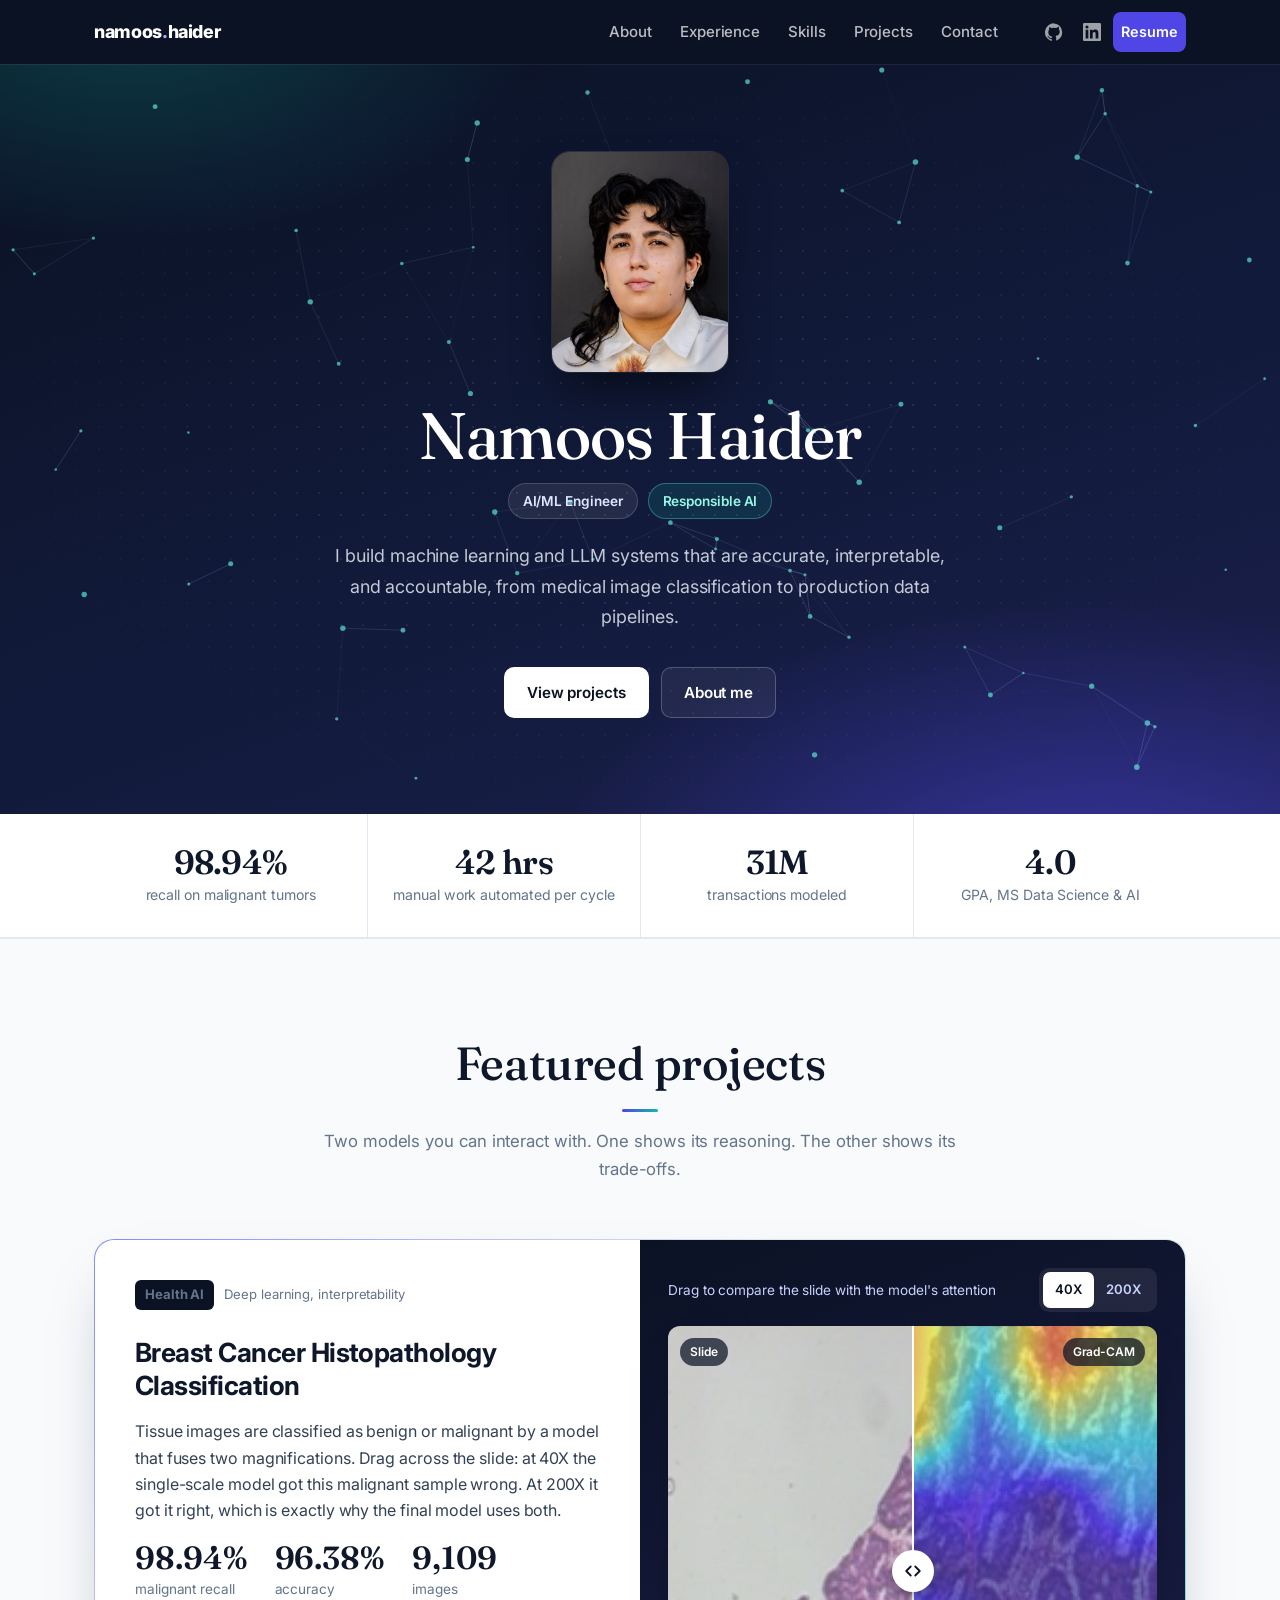
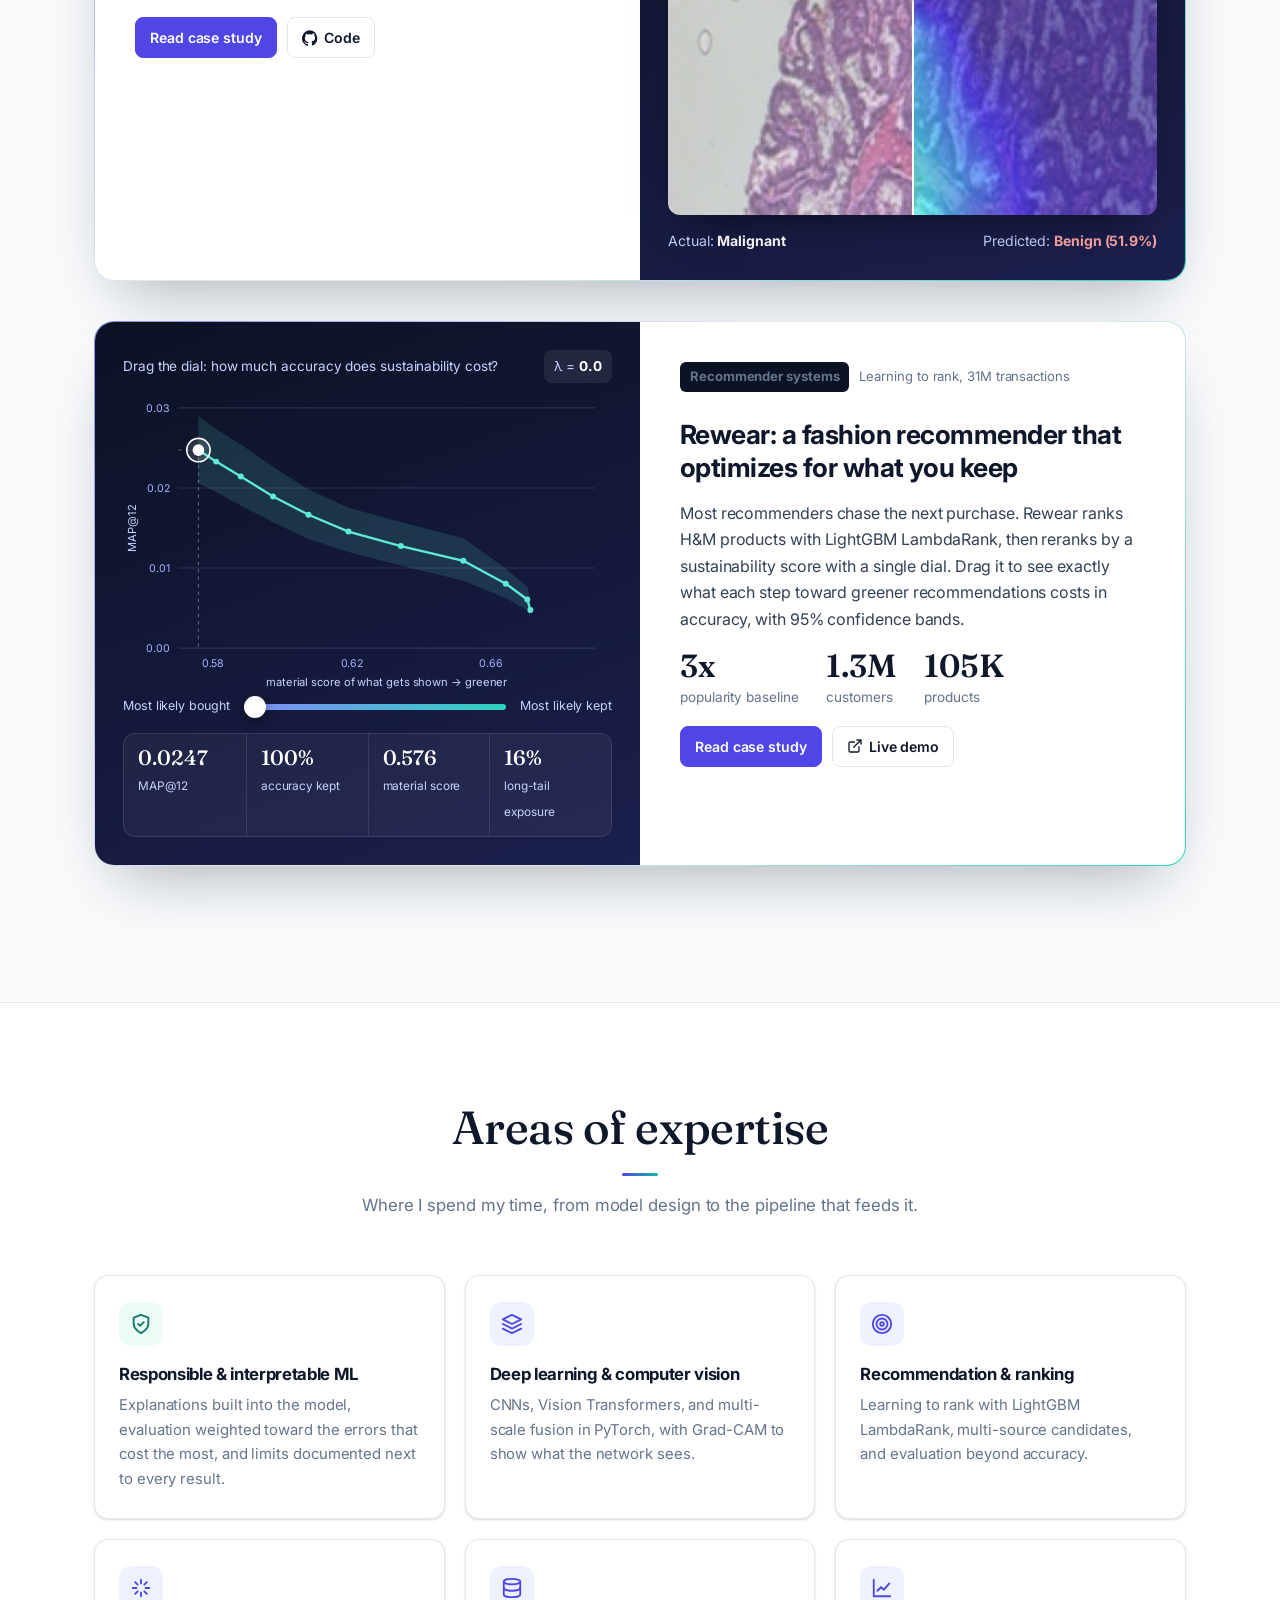
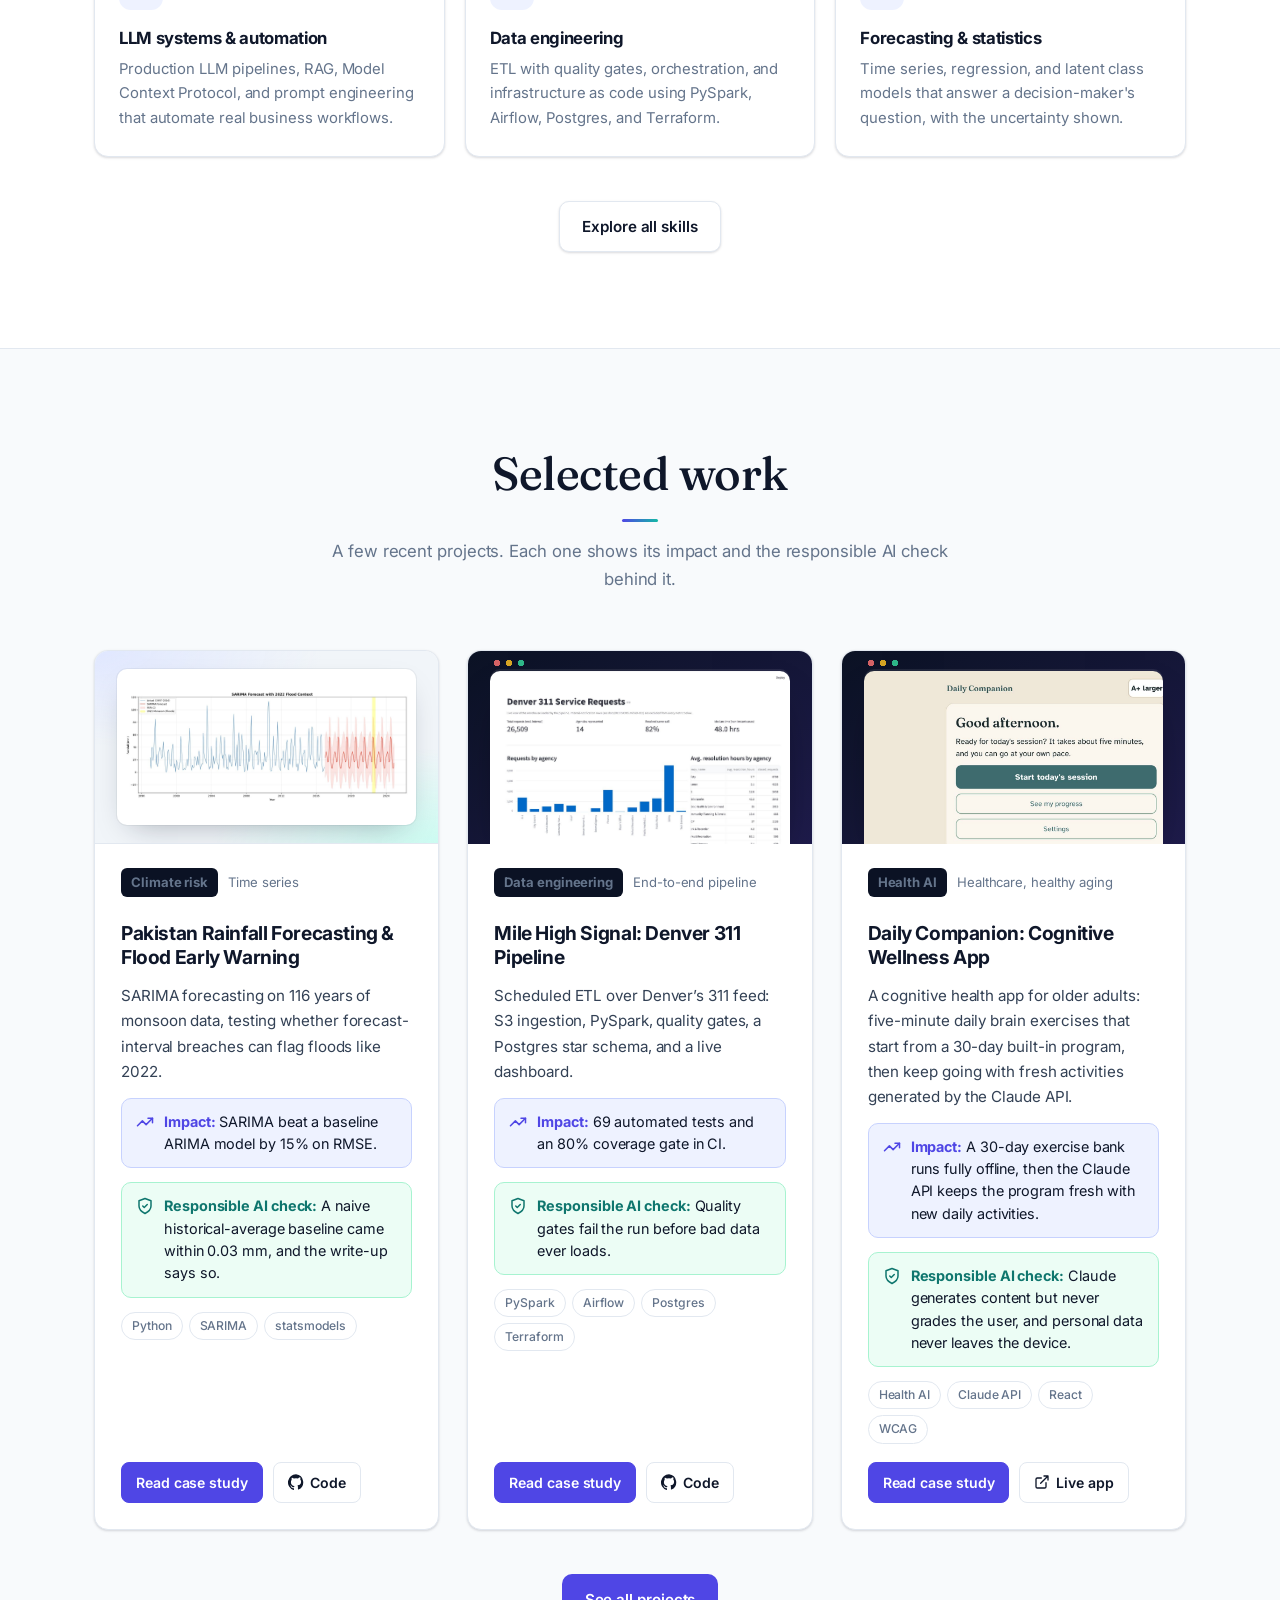
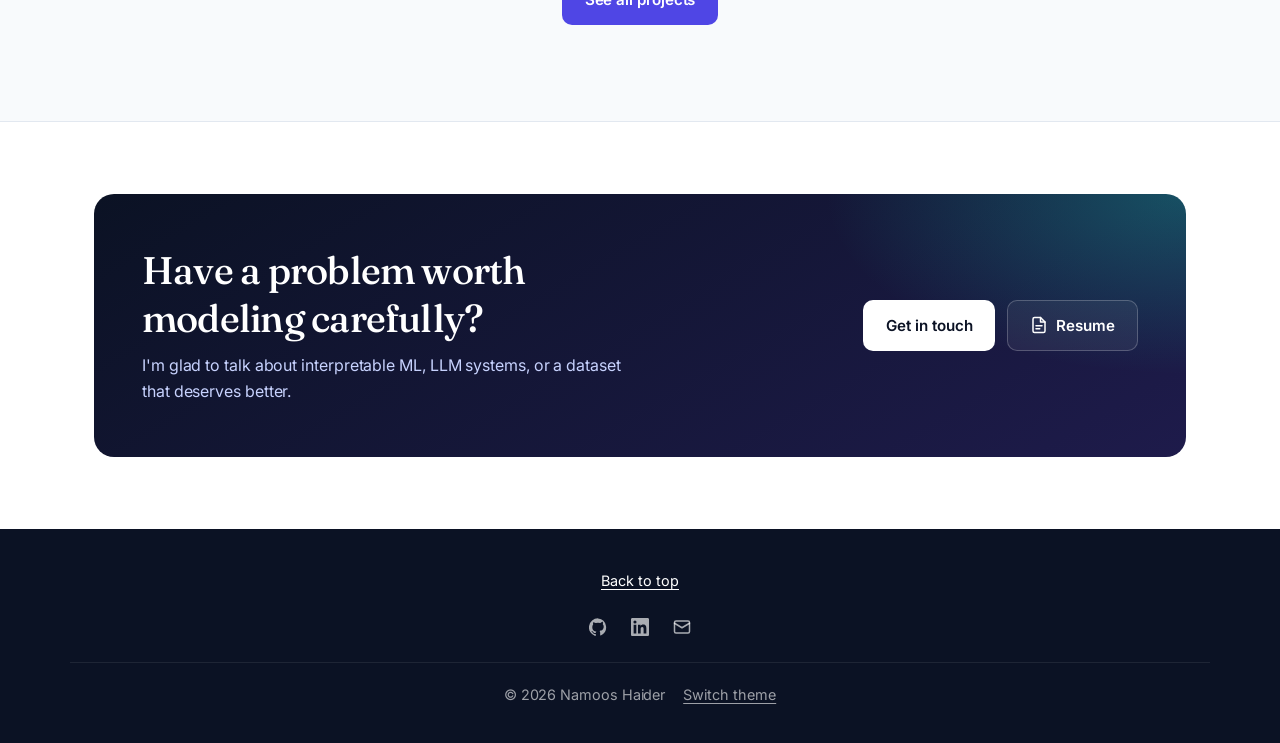
==== index.html @ 575a9de2 "Reframe Daily Companion as Health AI" ====
<!DOCTYPE html>
<html lang="en">
<head>
<meta charset="UTF-8">
<meta name="viewport" content="width=device-width, initial-scale=1, viewport-fit=cover">
<title>Namoos Haider | AI/ML Engineer</title>
<meta name="description" content="Namoos Haider builds interpretable, accountable machine learning and LLM systems.">
<meta property="og:type" content="website">
<meta property="og:title" content="Namoos Haider | AI/ML Engineer, Responsible AI">
<meta property="og:description" content="I build AI that shows its reasoning: deep learning, LLM agents, and production data pipelines with interpretability built in.">
<meta property="og:url" content="https://namoos99.github.io/">
<meta property="og:image" content="https://namoos99.github.io/assets/og-cover.png">
<meta property="og:image:width" content="1200">
<meta property="og:image:height" content="627">
<meta name="twitter:card" content="summary_large_image">
<meta name="twitter:image" content="https://namoos99.github.io/assets/og-cover.png">
<link rel="preconnect" href="https://fonts.googleapis.com"><link rel="preconnect" href="https://fonts.gstatic.com" crossorigin><link href="https://fonts.googleapis.com/css2?family=Fraunces:opsz,wght@9..144,400;9..144,500;9..144,600&family=Inter:wght@400;500;600;700;800&display=swap" rel="stylesheet">
<link rel="stylesheet" href="styles.css">
</head>
<body>
<svg width="0" height="0" style="position:absolute" aria-hidden="true">
  <symbol id="i-gh" viewBox="0 0 24 24"><path fill="currentColor" d="M12 .5a12 12 0 0 0-3.8 23.4c.6.1.8-.3.8-.6v-2.1c-3.3.7-4-1.4-4-1.4-.6-1.4-1.4-1.8-1.4-1.8-1.1-.8.1-.7.1-.7 1.2.1 1.9 1.3 1.9 1.3 1.1 1.8 2.8 1.3 3.5 1 .1-.8.4-1.3.8-1.6-2.7-.3-5.5-1.3-5.5-6 0-1.3.5-2.4 1.2-3.2-.1-.3-.5-1.5.1-3.2 0 0 1-.3 3.3 1.2a11.5 11.5 0 0 1 6 0C17.3 4.7 18.3 5 18.3 5c.7 1.7.2 2.9.1 3.2.8.8 1.2 1.9 1.2 3.2 0 4.6-2.8 5.6-5.5 5.9.4.4.8 1.1.8 2.2v3.3c0 .3.2.7.8.6A12 12 0 0 0 12 .5z"/></symbol>
  <symbol id="i-in" viewBox="0 0 24 24"><path fill="currentColor" d="M20.4 20.5h-3.6v-5.6c0-1.3 0-3-1.8-3s-2.1 1.4-2.1 2.9v5.7H9.3V9h3.4v1.6h.1c.5-.9 1.6-1.8 3.4-1.8 3.6 0 4.3 2.4 4.3 5.5v6.2zM5.3 7.4a2.1 2.1 0 1 1 0-4.2 2.1 2.1 0 0 1 0 4.2zM7.1 20.5H3.5V9h3.6v11.5zM22.2 0H1.8C.8 0 0 .8 0 1.7v20.6c0 .9.8 1.7 1.8 1.7h20.4c1 0 1.8-.8 1.8-1.7V1.7C24 .8 23.2 0 22.2 0z"/></symbol>
  <symbol id="i-mail" viewBox="0 0 24 24"><g fill="none" stroke="currentColor" stroke-width="2" stroke-linecap="round" stroke-linejoin="round"><rect x="2" y="4" width="20" height="16" rx="2"/><path d="m22 7-10 6L2 7"/></g></symbol>
  <symbol id="i-doc" viewBox="0 0 24 24"><g fill="none" stroke="currentColor" stroke-width="2" stroke-linecap="round" stroke-linejoin="round"><path d="M14 2H6a2 2 0 0 0-2 2v16a2 2 0 0 0 2 2h12a2 2 0 0 0 2-2V8z"/><path d="M14 2v6h6M8 13h8M8 17h5"/></g></symbol>
  <symbol id="i-ext" viewBox="0 0 24 24"><g fill="none" stroke="currentColor" stroke-width="2" stroke-linecap="round" stroke-linejoin="round"><path d="M15 3h6v6M10 14 21 3M18 13v6a2 2 0 0 1-2 2H5a2 2 0 0 1-2-2V8a2 2 0 0 1 2-2h6"/></g></symbol>
  <symbol id="i-trend" viewBox="0 0 24 24"><g fill="none" stroke="currentColor" stroke-width="2" stroke-linecap="round" stroke-linejoin="round"><path d="m22 7-8.5 8.5-5-5L2 17"/><path d="M16 7h6v6"/></g></symbol>
  <symbol id="i-shield" viewBox="0 0 24 24"><g fill="none" stroke="currentColor" stroke-width="2" stroke-linecap="round" stroke-linejoin="round"><path d="M12 22s8-4 8-10V5l-8-3-8 3v7c0 6 8 10 8 10z"/><path d="m9 12 2 2 4-4"/></g></symbol>
  <symbol id="i-pin" viewBox="0 0 24 24"><g fill="none" stroke="currentColor" stroke-width="2" stroke-linecap="round" stroke-linejoin="round"><path d="M20 10c0 6-8 12-8 12s-8-6-8-12a8 8 0 0 1 16 0z"/><circle cx="12" cy="10" r="3"/></g></symbol>
  <symbol id="i-eye" viewBox="0 0 24 24"><g fill="none" stroke="currentColor" stroke-width="2" stroke-linecap="round" stroke-linejoin="round"><path d="M2 12s3.5-7 10-7 10 7 10 7-3.5 7-10 7S2 12 2 12z"/><circle cx="12" cy="12" r="3"/></g></symbol>
  <symbol id="i-spark" viewBox="0 0 24 24"><g fill="none" stroke="currentColor" stroke-width="2" stroke-linecap="round" stroke-linejoin="round"><path d="M12 3v4M12 17v4M3 12h4M17 12h4M5.6 5.6l2.8 2.8M15.6 15.6l2.8 2.8M5.6 18.4l2.8-2.8M15.6 8.4l2.8-2.8"/></g></symbol>
  <symbol id="i-db" viewBox="0 0 24 24"><g fill="none" stroke="currentColor" stroke-width="2" stroke-linecap="round" stroke-linejoin="round"><ellipse cx="12" cy="5" rx="9" ry="3"/><path d="M3 5v14c0 1.7 4 3 9 3s9-1.3 9-3V5"/><path d="M3 12c0 1.7 4 3 9 3s9-1.3 9-3"/></g></symbol>
  <symbol id="i-chart" viewBox="0 0 24 24"><g fill="none" stroke="currentColor" stroke-width="2" stroke-linecap="round" stroke-linejoin="round"><path d="M3 3v18h18"/><path d="m7 15 4-4 3 3 6-7"/></g></symbol>
  <symbol id="i-brief" viewBox="0 0 24 24"><g fill="none" stroke="currentColor" stroke-width="2" stroke-linecap="round" stroke-linejoin="round"><rect x="2" y="7" width="20" height="14" rx="2"/><path d="M16 7V5a2 2 0 0 0-2-2h-4a2 2 0 0 0-2 2v2"/></g></symbol>
  <symbol id="i-cap" viewBox="0 0 24 24"><g fill="none" stroke="currentColor" stroke-width="2" stroke-linecap="round" stroke-linejoin="round"><path d="M22 10 12 5 2 10l10 5 10-5z"/><path d="M6 12v5c3 2 9 2 12 0v-5"/></g></symbol>
  <symbol id="i-code" viewBox="0 0 24 24"><g fill="none" stroke="currentColor" stroke-width="2" stroke-linecap="round" stroke-linejoin="round"><path d="m16 18 6-6-6-6M8 6l-6 6 6 6"/></g></symbol>
  <symbol id="i-layers" viewBox="0 0 24 24"><g fill="none" stroke="currentColor" stroke-width="2" stroke-linecap="round" stroke-linejoin="round"><path d="m12 2 10 5-10 5L2 7z"/><path d="m2 17 10 5 10-5M2 12l10 5 10-5"/></g></symbol>
  <symbol id="i-target" viewBox="0 0 24 24"><g fill="none" stroke="currentColor" stroke-width="2" stroke-linecap="round" stroke-linejoin="round"><circle cx="12" cy="12" r="10"/><circle cx="12" cy="12" r="6"/><circle cx="12" cy="12" r="2"/></g></symbol>
  <symbol id="i-git" viewBox="0 0 24 24"><g fill="none" stroke="currentColor" stroke-width="2" stroke-linecap="round" stroke-linejoin="round"><circle cx="6" cy="6" r="3"/><circle cx="6" cy="18" r="3"/><circle cx="18" cy="9" r="3"/><path d="M6 9v6M18 12c0 3-3 3-6 3H6"/></g></symbol>
  <symbol id="i-palette" viewBox="0 0 24 24"><g fill="none" stroke="currentColor" stroke-width="2" stroke-linecap="round" stroke-linejoin="round"><path d="M12 22a10 10 0 1 1 10-10c0 2.8-2.2 4-4 4h-2a2 2 0 0 0-1.5 3.3A2 2 0 0 1 12 22z"/><circle cx="7.5" cy="10.5" r="1"/><circle cx="12" cy="7.5" r="1"/><circle cx="16.5" cy="10.5" r="1"/></g></symbol>
  <symbol id="i-present" viewBox="0 0 24 24"><g fill="none" stroke="currentColor" stroke-width="2" stroke-linecap="round" stroke-linejoin="round"><rect x="3" y="4" width="18" height="12" rx="2"/><path d="M8 20h8M12 16v4"/><path d="m8 11 3-3 2 2 3-3"/></g></symbol>
</svg>
<nav class="navbar"><div class="container">
<a class="brand" href="index.html">namoos<span>.</span>haider</a>
<button class="toggler" type="button" aria-label="Open menu" aria-expanded="false"><svg width="22" height="22" viewBox="0 0 24 24" fill="none" stroke="currentColor" stroke-width="2" stroke-linecap="round"><path d="M4 7h16M4 12h16M4 17h16"/></svg></button>
<div class="nav-links"><a href="about.html">About</a><a href="experience.html">Experience</a><a href="skills.html">Skills</a><a href="projects.html">Projects</a><a href="contact.html">Contact</a></div>
<div class="nav-icons"><a href="https://github.com/Namoos99" target="_blank" rel="noopener" aria-label="GitHub"><svg class="icon" style="width:18px;height:18px"><use href="#i-gh"/></svg></a><a href="https://linkedin.com/in/namoos-haider-75a949209" target="_blank" rel="noopener" aria-label="LinkedIn"><svg class="icon" style="width:18px;height:18px"><use href="#i-in"/></svg></a><a class="nav-cta" href="https://www.datascienceportfol.io/static/pdf_uploads/cvs/Namoos_Haider_AI_ML_Engineer_Resume.pdf" target="_blank" rel="noopener">Resume</a></div>
</div></nav>
<main>
<header class="hero"><canvas id="net" aria-hidden="true"></canvas><div class="container hero-in">
  <div class="photo"><img src="assets/headshot.jpg" alt="Namoos Haider"></div>
  <h1>Namoos Haider</h1>
  <div class="role"><span class="pill">AI/ML Engineer</span><span class="pill teal">Responsible AI</span></div>
  <p class="lede">I build machine learning and LLM systems that are accurate, interpretable, and accountable, from medical image classification to production data pipelines.</p>
  <div class="hero-actions"><a class="btn btn-primary" href="projects.html">View projects</a><a class="btn btn-ghost" href="about.html">About me</a></div>
</div></header>
<div class="metrics"><div class="container">
  <div class="metric"><b>98.94%</b><span>recall on malignant tumors</span></div>
  <div class="metric"><b>42 hrs</b><span>manual work automated per cycle</span></div>
  <div class="metric"><b>31M</b><span>transactions modeled</span></div>
  <div class="metric"><b>4.0</b><span>GPA, MS Data Science &amp; AI</span></div>
</div></div>
<section class="section alt"><div class="container">
  <div class="title"><h2>Featured projects</h2><p>Two models you can interact with. One shows its reasoning. The other shows its trade-offs.</p></div>
  <article class="featured"><div class="body">
    <div class="meta"><span class="badge">Health AI</span><span>Deep learning, interpretability</span></div>
    <h3>Breast Cancer Histopathology Classification</h3>
    <p class="desc">Tissue images are classified as benign or malignant by a model that fuses two magnifications. Drag across the slide: at 40X the single-scale model got this malignant sample wrong. At 200X it got it right, which is exactly why the final model uses both.</p>
    <div class="kpis"><div><b>98.94%</b><span>malignant recall</span></div><div><b>96.38%</b><span>accuracy</span></div><div><b>9,109</b><span>images</span></div></div>
    <div class="card-links"><a class="primary" href="breast-cancer.html">Read case study</a><a href="https://github.com/Namoos99/Breast-Cancer-Histopathology" target="_blank" rel="noopener"><svg class="icon" style="width:16px;height:16px"><use href="#i-gh"/></svg>Code</a></div>
  </div><div class="viewer">
  <div class="viewer-head"><p>Drag to compare the slide with the model's attention</p>
    <div class="seg" role="group" aria-label="Magnification"><button type="button" aria-pressed="true" data-mag="40">40X</button><button type="button" aria-pressed="false" data-mag="200">200X</button></div></div>
  <div class="compare">
    <img src="assets/b40o.jpg" alt="Breast tissue slide, true label malignant" class=orig>
    <img src="assets/b40c.jpg" alt="Grad-CAM heatmap over the same slide" class=cam>
    <span class="lbl l">Slide</span><span class="lbl r">Grad-CAM</span><div class="divider"></div>
    <div class="knob" aria-hidden="true"><svg width="18" height="18" viewBox="0 0 24 24" fill="none" stroke="currentColor" stroke-width="2.4" stroke-linecap="round" stroke-linejoin="round"><path d="M9 6l-6 6 6 6M15 6l6 6-6 6"/></svg></div>
    <input type="range" min="0" max="100" value="50" aria-label="Reveal Grad-CAM heatmap">
  </div>
  <div class="verdict"><span>Actual: <b>Malignant</b></span><span class="pred">Predicted: <b class="no">Benign (51.9%)</b></span></div>
  <div hidden class="mag-data" data-40o="assets/b40o.jpg" data-40c="assets/b40c.jpg" data-200o="assets/b200o.jpg" data-200c="assets/b200c.jpg"></div>
</div></article>
  <article class="featured flip" style="margin-top:40px"><div class="frontier" data-metrics='{"0.0": {"map12": 0.02473, "ci_low": 0.02055, "ci_high": 0.02895, "material": 0.5758, "long_tail": 0.1582, "coverage": 0.0605}, "0.1": {"map12": 0.02329, "ci_low": 0.0195, "ci_high": 0.02735, "material": 0.5809, "long_tail": 0.1658, "coverage": 0.0599}, "0.2": {"map12": 0.02144, "ci_low": 0.0178, "ci_high": 0.02543, "material": 0.588, "long_tail": 0.1668, "coverage": 0.0585}, "0.3": {"map12": 0.01894, "ci_low": 0.01573, "ci_high": 0.02264, "material": 0.5973, "long_tail": 0.1703, "coverage": 0.0561}, "0.4": {"map12": 0.01666, "ci_low": 0.01362, "ci_high": 0.01981, "material": 0.6075, "long_tail": 0.1839, "coverage": 0.053}, "0.5": {"map12": 0.01456, "ci_low": 0.01199, "ci_high": 0.01752, "material": 0.619, "long_tail": 0.2002, "coverage": 0.0503}, "0.6": {"map12": 0.01275, "ci_low": 0.01032, "ci_high": 0.01576, "material": 0.6341, "long_tail": 0.2317, "coverage": 0.0472}, "0.7": {"map12": 0.01091, "ci_low": 0.00841, "ci_high": 0.01372, "material": 0.6521, "long_tail": 0.2635, "coverage": 0.0442}, "0.8": {"map12": 0.00805, "ci_low": 0.00626, "ci_high": 0.00994, "material": 0.6643, "long_tail": 0.3017, "coverage": 0.0416}, "0.9": {"map12": 0.00607, "ci_low": 0.00472, "ci_high": 0.00762, "material": 0.6705, "long_tail": 0.335, "coverage": 0.0424}, "1.0": {"map12": 0.00475, "ci_low": 0.00372, "ci_high": 0.00613, "material": 0.6714, "long_tail": 0.3995, "coverage": 0.0481}}'>
  <div class="viewer-head"><p>Drag the dial: how much accuracy does sustainability cost?</p><span class="lam">&lambda; = <b>0.0</b></span></div>
  <svg class="fplot" viewBox="0 0 460 280" role="img" aria-label="Accuracy versus sustainability frontier"></svg>
  <div class="dial"><span>Most likely bought</span><input type="range" min="0" max="10" value="0" step="1" aria-label="Sustainability weight lambda"><span>Most likely kept</span></div>
  <div class="freads"><div><b class="r-map">0.0247</b><span>MAP@12</span></div><div><b class="r-keep">100%</b><span>accuracy kept</span></div><div><b class="r-mat">0.576</b><span>material score</span></div><div><b class="r-tail">16%</b><span>long-tail exposure</span></div></div>
</div><div class="body">
    <div class="meta"><span class="badge">Recommender systems</span><span>Learning to rank, 31M transactions</span></div>
    <h3>Rewear: a fashion recommender that optimizes for what you keep</h3>
    <p class="desc">Most recommenders chase the next purchase. Rewear ranks H&amp;M products with LightGBM LambdaRank, then reranks by a sustainability score with a single dial. Drag it to see exactly what each step toward greener recommendations costs in accuracy, with 95% confidence bands.</p>
    <div class="kpis"><div><b>3x</b><span>popularity baseline</span></div><div><b>1.3M</b><span>customers</span></div><div><b>105K</b><span>products</span></div></div>
    <div class="card-links"><a class="primary" href="rewear.html">Read case study</a><a href="https://namoos99.github.io/Rewear/demo/" target="_blank" rel="noopener"><svg class="icon" style="width:16px;height:16px"><use href="#i-ext"/></svg>Live demo</a></div>
  </div></article>
</div></section>
<section class="section"><div class="container">
  <div class="title"><h2>Areas of expertise</h2><p>Where I spend my time, from model design to the pipeline that feeds it.</p></div>
  <div class="expertise">
    <article class="exp-card"><div class="exp-icon"><svg class="icon" style="width:22px;height:22px"><use href="#i-shield"/></svg></div><h3>Responsible &amp; interpretable ML</h3><p>Explanations built into the model, evaluation weighted toward the errors that cost the most, and limits documented next to every result.</p></article>
    <article class="exp-card"><div class="exp-icon"><svg class="icon" style="width:22px;height:22px"><use href="#i-layers"/></svg></div><h3>Deep learning &amp; computer vision</h3><p>CNNs, Vision Transformers, and multi-scale fusion in PyTorch, with Grad-CAM to show what the network sees.</p></article>
    <article class="exp-card"><div class="exp-icon"><svg class="icon" style="width:22px;height:22px"><use href="#i-target"/></svg></div><h3>Recommendation &amp; ranking</h3><p>Learning to rank with LightGBM LambdaRank, multi-source candidates, and evaluation beyond accuracy.</p></article>
    <article class="exp-card"><div class="exp-icon"><svg class="icon" style="width:22px;height:22px"><use href="#i-spark"/></svg></div><h3>LLM systems &amp; automation</h3><p>Production LLM pipelines, RAG, Model Context Protocol, and prompt engineering that automate real business workflows.</p></article>
    <article class="exp-card"><div class="exp-icon"><svg class="icon" style="width:22px;height:22px"><use href="#i-db"/></svg></div><h3>Data engineering</h3><p>ETL with quality gates, orchestration, and infrastructure as code using PySpark, Airflow, Postgres, and Terraform.</p></article>
    <article class="exp-card"><div class="exp-icon"><svg class="icon" style="width:22px;height:22px"><use href="#i-chart"/></svg></div><h3>Forecasting &amp; statistics</h3><p>Time series, regression, and latent class models that answer a decision-maker's question, with the uncertainty shown.</p></article>
  </div>
  <div class="center-cta"><a class="btn btn-outline" href="skills.html">Explore all skills</a></div>
</div></section>
<section class="section alt"><div class="container">
  <div class="title"><h2>Selected work</h2><p>A few recent projects. Each one shows its impact and the responsible AI check behind it.</p></div>
  <div class="grid three"><article class="card" data-cat="ml analytics"><div class="cover fit"><img src="assets/rain.jpg" alt="SARIMA rainfall forecast with the 2022 flood period highlighted"></div><div class="body">
<div class="meta"><span class="badge">Climate risk</span><span>Time series</span></div>
<h3>Pakistan Rainfall Forecasting & Flood Early Warning</h3><p class="desc">SARIMA forecasting on 116 years of monsoon data, testing whether forecast-interval breaches can flag floods like 2022.</p><p class="callout impact"><svg class="icon" style="width:18px;height:18px"><use href="#i-trend"/></svg><span><b>Impact:</b> SARIMA beat a baseline ARIMA model by 15% on RMSE.</span></p><p class="callout check"><svg class="icon" style="width:18px;height:18px"><use href="#i-shield"/></svg><span><b>Responsible AI check:</b> A naive historical-average baseline came within 0.03 mm, and the write-up says so.</span></p><ul class="tags"><li>Python</li><li>SARIMA</li><li>statsmodels</li></ul>
<div class="card-links"><a class=primary href="pakistan-rainfall.html">Read case study</a><a href="https://github.com/Namoos99/Pakistan-Rainfall-Forecasting" target="_blank" rel="noopener"><svg class="icon" style="width:16px;height:16px"><use href="#i-gh"/></svg>Code</a></div></div></article><article class="card" data-cat="eng"><div class="cover shot"><img src="assets/mh1.jpg" alt="Denver 311 dashboard"></div><div class="body">
<div class="meta"><span class="badge">Data engineering</span><span>End-to-end pipeline</span></div>
<h3>Mile High Signal: Denver 311 Pipeline</h3><p class="desc">Scheduled ETL over Denver’s 311 feed: S3 ingestion, PySpark, quality gates, a Postgres star schema, and a live dashboard.</p><p class="callout impact"><svg class="icon" style="width:18px;height:18px"><use href="#i-trend"/></svg><span><b>Impact:</b> 69 automated tests and an 80% coverage gate in CI.</span></p><p class="callout check"><svg class="icon" style="width:18px;height:18px"><use href="#i-shield"/></svg><span><b>Responsible AI check:</b> Quality gates fail the run before bad data ever loads.</span></p><ul class="tags"><li>PySpark</li><li>Airflow</li><li>Postgres</li><li>Terraform</li></ul>
<div class="card-links"><a class=primary href="mile-high-signal.html">Read case study</a><a href="https://github.com/Namoos99/mile-high-signal" target="_blank" rel="noopener"><svg class="icon" style="width:16px;height:16px"><use href="#i-gh"/></svg>Code</a></div></div></article><article class="card" data-cat="apps"><div class="cover shot"><img src="assets/dc1.jpg" alt="Daily Companion welcome screen"></div><div class="body">
<div class="meta"><span class="badge">Health AI</span><span>Healthcare, healthy aging</span></div>
<h3>Daily Companion: Cognitive Wellness App</h3><p class="desc">A cognitive health app for older adults: five-minute daily brain exercises that start from a 30-day built-in program, then keep going with fresh activities generated by the Claude API.</p><p class="callout impact"><svg class="icon" style="width:18px;height:18px"><use href="#i-trend"/></svg><span><b>Impact:</b> A 30-day exercise bank runs fully offline, then the Claude API keeps the program fresh with new daily activities.</span></p><p class="callout check"><svg class="icon" style="width:18px;height:18px"><use href="#i-shield"/></svg><span><b>Responsible AI check:</b> Claude generates content but never grades the user, and personal data never leaves the device.</span></p><ul class="tags"><li>Health AI</li><li>Claude API</li><li>React</li><li>WCAG</li></ul>
<div class="card-links"><a class=primary href="daily-companion.html">Read case study</a><a href="https://namoos99.github.io/cognitive-companion/" target="_blank" rel="noopener"><svg class="icon" style="width:16px;height:16px"><use href="#i-ext"/></svg>Live app</a></div></div></article></div>
  <div class="center-cta"><a class="btn btn-primary" href="projects.html">See all projects</a></div>
</div></section>
<section class="section tight"><div class="container"><div class="cta-band"><div><h2>Have a problem worth modeling carefully?</h2><p>I'm glad to talk about interpretable ML, LLM systems, or a dataset that deserves better.</p></div>
<div class="actions"><a class="btn btn-primary" href="contact.html">Get in touch</a><a class="btn btn-ghost" href="https://www.datascienceportfol.io/static/pdf_uploads/cvs/Namoos_Haider_AI_ML_Engineer_Resume.pdf" target="_blank" rel="noopener"><svg class="icon" style="width:18px;height:18px"><use href="#i-doc"/></svg>Resume</a></div></div></div></section></main>
<footer><button class="top" type="button">Back to top</button>
<div class="icons"><a href="https://github.com/Namoos99" target="_blank" rel="noopener" aria-label="GitHub"><svg class="icon" style="width:18px;height:18px"><use href="#i-gh"/></svg></a><a href="https://linkedin.com/in/namoos-haider-75a949209" target="_blank" rel="noopener" aria-label="LinkedIn"><svg class="icon" style="width:18px;height:18px"><use href="#i-in"/></svg></a><a href="mailto:namoos99@gmail.com" target="_top" aria-label="Email"><svg class="icon" style="width:18px;height:18px"><use href="#i-mail"/></svg></a></div>
<div class="container line"><span>&copy; <span class="yr">2026</span> Namoos Haider</span><button class="theme" type="button">Switch theme</button></div></footer>
<script src="script.js"></script>
</body>
</html>
---- styles.css ----
:root{
  --brand:#4F46E5; --brand-dark:#4338CA; --brand-tint:#EEF2FF; --brand-line:#C7D2FE;
  --safe:#0F766E; --safe-tint:#ECFDF5; --safe-line:#A7F3D0;
  --ink:#0F172A; --body:#334155; --muted:#64748B; --border:#E2E8F0;
  --bg:#FFFFFF; --bg-alt:#F8FAFC; --card:#FFFFFF;
  --navy:#0B1224; --navy-2:#141C33;
  --shadow-sm:0 1px 2px rgba(15,23,42,.06),0 1px 3px rgba(15,23,42,.10);
  --shadow-md:0 4px 6px rgba(15,23,42,.05),0 12px 28px rgba(15,23,42,.10);
  --shadow-lg:0 30px 60px -25px rgba(15,23,42,.35);
  --radius:14px;
  --sans:"Inter",-apple-system,BlinkMacSystemFont,"Segoe UI",Roboto,Helvetica,Arial,sans-serif;
  --display:"Fraunces",Georgia,"Times New Roman",serif;
  box-sizing:border-box;
  padding-top:env(safe-area-inset-top,0px);
  padding-bottom:env(safe-area-inset-bottom,0px);
}
@media (prefers-color-scheme:dark){:root:not([data-theme="light"]){
  --brand:#818CF8; --brand-dark:#A5B4FC; --brand-tint:#1E1B4B; --brand-line:#3730A3;
  --safe:#5EEAD4; --safe-tint:#0B2A27; --safe-line:#134E4A;
  --ink:#F1F5F9; --body:#CBD5E1; --muted:#94A3B8; --border:#1E293B;
  --bg:#0B1120; --bg-alt:#0F172A; --card:#111A2E;}}
:root[data-theme="dark"]{
  --brand:#818CF8; --brand-dark:#A5B4FC; --brand-tint:#1E1B4B; --brand-line:#3730A3;
  --safe:#5EEAD4; --safe-tint:#0B2A27; --safe-line:#134E4A;
  --ink:#F1F5F9; --body:#CBD5E1; --muted:#94A3B8; --border:#1E293B;
  --bg:#0B1120; --bg-alt:#0F172A; --card:#111A2E;}
*,*::before,*::after{box-sizing:inherit}
html{scroll-behavior:smooth; scroll-padding-top:calc(76px + env(safe-area-inset-top,0px))}
@media (prefers-reduced-motion:reduce){html{scroll-behavior:auto}}
body{margin:0; font-family:var(--sans); color:var(--body); background:var(--bg); line-height:1.65; letter-spacing:-.005em; -webkit-font-smoothing:antialiased}
h1,h2,h3,h4{color:var(--ink); letter-spacing:-.02em; line-height:1.25; margin:0}
p{margin:0}
a{color:var(--brand); text-decoration:none}
a:hover{color:var(--brand-dark)}
img{max-width:100%; display:block}
a:focus-visible,button:focus-visible,input:focus-visible,textarea:focus-visible{outline:2px solid var(--brand); outline-offset:3px; border-radius:6px}
.container{max-width:1140px; margin:0 auto; padding:0 24px}
.icon{width:18px; height:18px; flex:none}

/* Navbar */
.navbar{position:sticky; top:0; z-index:50; background:var(--navy); box-shadow:0 1px 0 rgba(255,255,255,.06); padding-top:env(safe-area-inset-top,0px)}
.navbar .container{display:flex; align-items:center; height:64px; gap:28px}
.brand{color:#fff; font-weight:800; font-size:1.12rem; letter-spacing:-.02em}
.brand:hover{color:#fff}
.brand span{color:#A5B4FC}
.nav-links{display:flex; gap:4px; margin-left:auto}
.nav-links a{color:rgba(255,255,255,.72); font-size:.94rem; font-weight:500; padding:8px 12px; border-radius:8px}
.nav-links a:hover{color:#fff; background:rgba(255,255,255,.06)}
.nav-icons{display:flex; gap:4px; align-items:center}
.nav-icons a{color:rgba(255,255,255,.6); padding:8px; border-radius:8px; display:grid}
.nav-icons a:hover{color:#fff; background:rgba(255,255,255,.06)}
.nav-cta{background:var(--brand); color:#fff !important; font-weight:600; font-size:.9rem; padding:8px 16px; border-radius:8px}
.nav-cta:hover{background:#6366F1}
.toggler{display:none; margin-left:auto; background:none; border:1px solid rgba(255,255,255,.2); color:#fff; border-radius:8px; padding:6px 8px; cursor:pointer}
@media (max-width:900px){
  .toggler{display:grid}
  .nav-links{display:none; position:absolute; left:0; right:0; top:64px; flex-direction:column; background:var(--navy); padding:8px 16px 16px; border-top:1px solid rgba(255,255,255,.06)}
  .nav-links.open{display:flex}
  .nav-links a{padding:12px}
  .nav-icons{display:none}
}

/* Hero */
.hero{position:relative; overflow:hidden; color:#fff; text-align:center; padding:88px 0 96px;
  background:
    radial-gradient(900px 480px at 85% 110%, rgba(79,70,229,.55), transparent 60%),
    radial-gradient(700px 420px at 10% -10%, rgba(13,148,136,.35), transparent 60%),
    linear-gradient(160deg,#0B1224 0%,#111a3a 55%,#1b1f4d 100%)}
.hero::before{content:""; position:absolute; inset:0; background-image:radial-gradient(rgba(255,255,255,.09) 1px, transparent 1px); background-size:22px 22px; -webkit-mask-image:radial-gradient(ellipse at center, #000 30%, transparent 75%); mask-image:radial-gradient(ellipse at center, #000 30%, transparent 75%); pointer-events:none}
.hero .container{position:relative}
.photo{width:176px; height:220px; margin:0 auto 30px; border-radius:18px; overflow:hidden; box-shadow:0 24px 48px -12px rgba(0,0,0,.6), 0 0 0 1px rgba(255,255,255,.12); background:#222}
.photo img{width:100%; height:100%; object-fit:cover}
.hero h1{font-family:var(--display); font-weight:500; color:#fff; font-size:clamp(2.6rem,6vw,4.1rem); letter-spacing:-.015em; line-height:1.05; margin-bottom:12px}
.role{display:inline-flex; gap:10px; align-items:center; flex-wrap:wrap; justify-content:center; margin-bottom:22px}
.pill{font-size:.85rem; font-weight:600; padding:6px 14px; border-radius:999px; background:rgba(255,255,255,.08); border:1px solid rgba(255,255,255,.16); color:#E0E7FF}
.pill.teal{background:rgba(20,184,166,.14); border-color:rgba(94,234,212,.35); color:#99F6E4}
.hero .lede{max-width:620px; margin:0 auto 34px; color:rgba(226,232,240,.85); font-size:1.12rem; line-height:1.7}
.hero-actions{display:flex; gap:12px; justify-content:center; flex-wrap:wrap}
.btn{display:inline-flex; align-items:center; gap:8px; font:inherit; font-weight:600; font-size:.95rem; padding:12px 22px; border-radius:10px; border:1px solid transparent; cursor:pointer; transition:transform .15s ease, background .15s ease, color .15s ease}
.btn:hover{transform:translateY(-1px)}
.btn-primary{background:var(--brand); color:#fff}
.btn-primary:hover{background:var(--brand-dark); color:#fff}
.hero .btn-primary{background:#fff; color:var(--navy)}
.hero .btn-primary:hover{background:#E0E7FF; color:var(--navy)}
.btn-ghost{background:rgba(255,255,255,.06); border-color:rgba(255,255,255,.22); color:#fff}
.btn-ghost:hover{background:rgba(255,255,255,.12); color:#fff}
.btn-outline{background:var(--card); border-color:var(--border); color:var(--ink); box-shadow:var(--shadow-sm)}
.btn-outline:hover{border-color:var(--brand); color:var(--brand)}
.hero-in > *{opacity:0; transform:translateY(12px); animation:up .7s cubic-bezier(.2,.7,.2,1) forwards}
.hero-in > *:nth-child(2){animation-delay:.08s}.hero-in > *:nth-child(3){animation-delay:.14s}.hero-in > *:nth-child(4){animation-delay:.2s}.hero-in > *:nth-child(5){animation-delay:.26s}
@keyframes up{to{opacity:1; transform:none}}
@media (prefers-reduced-motion:reduce){.hero-in > *{animation:none; opacity:1; transform:none}}

/* Metrics strip */
.metrics{background:var(--bg); border-bottom:1px solid var(--border)}
.metrics .container{display:grid; grid-template-columns:repeat(4,1fr)}
.metric{padding:30px 20px; text-align:center; border-left:1px solid var(--border)}
.metric:first-child{border-left:0}
.metric b{display:block; font-family:var(--display); font-weight:600; font-size:2.1rem; color:var(--ink); letter-spacing:-.02em; line-height:1.1}
.metric span{font-size:.88rem; color:var(--muted)}
@media (max-width:760px){.metrics .container{grid-template-columns:1fr 1fr} .metric:nth-child(3){border-left:0} .metric:nth-child(n+3){border-top:1px solid var(--border)}}

/* Sections */
.section{padding:96px 0}
.section.alt{background:var(--bg-alt); border-top:1px solid var(--border); border-bottom:1px solid var(--border)}
.title{text-align:center; max-width:640px; margin:0 auto 56px}
.title h2{font-family:var(--display); font-weight:500; font-size:clamp(2.1rem,4.5vw,2.9rem); letter-spacing:-.01em}
.title h2::after{content:""; display:block; width:36px; height:3px; margin:16px auto 0; border-radius:999px; background:linear-gradient(90deg,var(--brand),#14B8A6)}
.title p{margin-top:16px; color:var(--muted); font-size:1.05rem}

/* About */
.about{display:grid; grid-template-columns:1.35fr 1fr; gap:48px; align-items:start}
.about .lead{font-size:1.18rem; color:var(--ink); line-height:1.7; margin-bottom:18px}
.about p + p{margin-top:14px}
.about .actions{display:flex; gap:12px; margin-top:28px; flex-wrap:wrap}
.glance{background:var(--card); border:1px solid var(--border); border-radius:var(--radius); box-shadow:var(--shadow-md); padding:26px 28px}
.glance h3{font-size:1rem; font-weight:700; margin-bottom:6px; display:flex; align-items:center; gap:8px}
.glance h3 .dot{width:8px; height:8px; border-radius:50%; background:#14B8A6; box-shadow:0 0 0 4px rgba(20,184,166,.18)}
.glance dl{margin:0}
.glance dl div{padding:12px 0; border-bottom:1px solid var(--border)}
.glance dl div:last-child{border-bottom:0; padding-bottom:0}
.glance dt{font-size:.78rem; font-weight:600; color:var(--muted); margin-bottom:2px}
.glance dd{margin:0; color:var(--ink); font-size:.95rem; font-weight:500}
@media (max-width:900px){.about{grid-template-columns:1fr}}

/* Expertise */
.expertise{display:grid; grid-template-columns:repeat(4,1fr); gap:20px}
.exp-card{background:var(--card); border:1px solid var(--border); border-radius:var(--radius); padding:26px 24px; box-shadow:var(--shadow-sm); transition:box-shadow .2s ease, transform .2s ease, border-color .2s ease}
.exp-card:hover{box-shadow:var(--shadow-md); transform:translateY(-2px); border-color:var(--brand-line)}
.exp-icon{width:44px; height:44px; border-radius:12px; display:grid; place-items:center; background:var(--brand-tint); color:var(--brand); margin-bottom:18px}
.exp-card:first-child .exp-icon{background:var(--safe-tint); color:var(--safe)}
.exp-card h3{font-size:1.05rem; font-weight:700; margin-bottom:8px}
.exp-card p{font-size:.93rem; color:var(--muted)}
@media (max-width:1000px){.expertise{grid-template-columns:1fr 1fr}}
@media (max-width:560px){.expertise{grid-template-columns:1fr}}

/* Project cards shared */
.meta{display:flex; align-items:center; gap:10px; flex-wrap:wrap; margin-bottom:10px}
.badge{font-size:.72rem; font-weight:700; padding:4px 10px; border-radius:6px; background:var(--navy); color:#fff}
[data-theme="dark"] .badge{background:#312E81}
@media (prefers-color-scheme:dark){:root:not([data-theme="light"]) .badge{background:#312E81}}
.meta span{font-size:.82rem; color:var(--muted)}
.callout{border-radius:10px; padding:12px 14px; font-size:.9rem; line-height:1.55; display:flex; gap:10px; align-items:flex-start}
.callout svg{margin-top:2px}
.callout.impact{background:var(--brand-tint); border:1px solid var(--brand-line); color:var(--ink)}
.callout.impact svg{color:var(--brand)}
.callout.impact b{color:var(--brand)}
.callout.check{background:var(--safe-tint); border:1px solid var(--safe-line); color:var(--ink)}
.callout.check svg{color:var(--safe)}
.callout.check b{color:var(--safe)}
.tags{display:flex; flex-wrap:wrap; gap:6px; list-style:none; padding:0; margin:0}
.tags li{font-size:.76rem; font-weight:500; color:var(--muted); border:1px solid var(--border); background:var(--card); padding:3px 10px; border-radius:999px}
.card-links{display:flex; gap:10px; flex-wrap:wrap}
.card-links a{display:inline-flex; align-items:center; gap:6px; font-size:.88rem; font-weight:600; padding:8px 14px; border-radius:8px; border:1px solid var(--border); color:var(--ink); background:var(--card)}
.card-links a:hover{border-color:var(--brand); color:var(--brand)}
.card-links a.primary{background:var(--brand); border-color:var(--brand); color:#fff}
.card-links a.primary:hover{background:var(--brand-dark); color:#fff}

/* Featured */
.featured{display:grid; grid-template-columns:1fr 1fr; gap:0; background:var(--card); border:1px solid var(--border); border-radius:20px; box-shadow:var(--shadow-lg); overflow:hidden; margin-bottom:40px}
.featured .body{padding:40px; display:flex; flex-direction:column; gap:16px}
.featured h3{font-size:1.65rem; font-weight:700}
.featured .desc{color:var(--body)}
.featured .kpis{display:flex; gap:28px; flex-wrap:wrap}
.featured .kpis b{display:block; font-family:var(--display); font-size:2rem; font-weight:600; color:var(--ink); line-height:1.1}
.featured .kpis span{font-size:.85rem; color:var(--muted)}
.viewer{background:linear-gradient(160deg,#0B1224,#1b1f4d); padding:28px; display:flex; flex-direction:column; justify-content:center}
.viewer-head{display:flex; justify-content:space-between; align-items:center; margin-bottom:14px; gap:12px; flex-wrap:wrap}
.viewer-head p{color:#C7D2FE; font-size:.85rem}
.seg{display:inline-flex; background:rgba(255,255,255,.08); border-radius:10px; padding:4px}
.seg button{font:inherit; font-size:.82rem; font-weight:600; border:0; background:transparent; color:#C7D2FE; padding:7px 12px; border-radius:7px; cursor:pointer}
.seg button[aria-pressed="true"]{background:#fff; color:var(--navy)}
.compare{position:relative; aspect-ratio:1; border-radius:12px; overflow:hidden; --pos:50%; user-select:none; box-shadow:0 20px 40px -20px rgba(0,0,0,.6)}
.compare img{position:absolute; inset:0; width:100%; height:100%; object-fit:cover}
.compare .cam{clip-path:inset(0 0 0 var(--pos))}
.compare .divider{position:absolute; top:0; bottom:0; left:var(--pos); width:2px; background:#fff; transform:translateX(-1px); pointer-events:none}
.compare .knob{position:absolute; top:50%; left:var(--pos); width:42px; height:42px; border-radius:50%; background:#fff; color:var(--navy); transform:translate(-50%,-50%); display:grid; place-items:center; box-shadow:0 6px 16px rgba(0,0,0,.35); pointer-events:none}
.compare .lbl{position:absolute; top:12px; font-size:.75rem; font-weight:600; background:rgba(11,18,36,.72); color:#fff; padding:4px 10px; border-radius:999px; pointer-events:none}
.compare .l{left:12px}.compare .r{right:12px}
.compare input{position:absolute; inset:0; width:100%; height:100%; opacity:0; margin:0; cursor:ew-resize}
.verdict{display:flex; justify-content:space-between; gap:10px; margin-top:14px; font-size:.88rem; color:#C7D2FE; flex-wrap:wrap}
.verdict b{color:#fff}
.verdict .ok{color:#5EEAD4}.verdict .no{color:#FCA5A5}
@media (max-width:960px){.featured{grid-template-columns:1fr} .featured .body{padding:28px}}

/* Project grid */
.grid{display:grid; grid-template-columns:repeat(2,1fr); gap:28px}
.card{background:var(--card); border:1px solid var(--border); border-radius:var(--radius); box-shadow:var(--shadow-sm); overflow:hidden; display:flex; flex-direction:column; transition:box-shadow .2s ease, transform .2s ease}
.card:hover{box-shadow:var(--shadow-md); transform:translateY(-3px)}
.cover{aspect-ratio:16/9; background:#fff; border-bottom:1px solid var(--border); overflow:hidden; position:relative}
.cover img{width:100%; height:100%}
.cover.fit img{object-fit:contain; padding:12px}
.cover.shot img{object-fit:cover; object-position:top center}
.cover.map img{object-position:center 60%}
.cover.stat{display:flex; flex-direction:column; justify-content:flex-end; padding:26px 28px; color:#fff; border-bottom:0;
  background:radial-gradient(500px 260px at 100% 0%, rgba(20,184,166,.35), transparent 60%), linear-gradient(150deg,#0B1224,#1e1b4b)}
.cover.stat.v2{background:radial-gradient(500px 260px at 0% 0%, rgba(99,102,241,.5), transparent 60%), linear-gradient(150deg,#0B1224,#172554)}
.cover.stat.v3{background:radial-gradient(500px 260px at 100% 100%, rgba(20,184,166,.4), transparent 60%), linear-gradient(150deg,#0B1224,#134E4A)}
.cover.stat::before{content:""; position:absolute; inset:0; background-image:radial-gradient(rgba(255,255,255,.1) 1px, transparent 1px); background-size:18px 18px; -webkit-mask-image:linear-gradient(to bottom,#000,transparent 80%); mask-image:linear-gradient(to bottom,#000,transparent 80%)}
.cover.stat b{position:relative; font-family:var(--display); font-weight:500; font-size:3.4rem; line-height:1; letter-spacing:-.02em}
.cover.stat span{position:relative; color:#C7D2FE; font-size:.95rem; margin-top:6px}
.card .body{padding:24px 26px 26px; display:flex; flex-direction:column; gap:14px; flex:1}
.card h3{font-size:1.2rem; font-weight:700}
.card .desc{font-size:.95rem}
.card .card-links{margin-top:auto; padding-top:4px}
@media (max-width:860px){.grid{grid-template-columns:1fr}}

/* Experience */
.exp-wrap{display:grid; grid-template-columns:1.4fr 1fr; gap:48px}
.timeline{list-style:none; margin:0; padding:0; position:relative}
.timeline::before{content:""; position:absolute; left:19px; top:8px; bottom:8px; width:2px; background:var(--border)}
.timeline li{position:relative; padding:0 0 30px 60px}
.timeline li:last-child{padding-bottom:0}
.t-icon{position:absolute; left:0; top:0; width:40px; height:40px; border-radius:12px; display:grid; place-items:center; background:var(--card); border:1px solid var(--border); color:var(--brand); box-shadow:var(--shadow-sm)}
.timeline li:first-child .t-icon{background:var(--brand); color:#fff; border-color:var(--brand)}
.timeline .when{font-size:.82rem; font-weight:600; color:var(--muted)}
.timeline h3{font-size:1.08rem; font-weight:700; margin:2px 0 6px}
.timeline p{font-size:.94rem}
.skills{background:var(--card); border:1px solid var(--border); border-radius:var(--radius); box-shadow:var(--shadow-sm); padding:26px 28px; display:grid; gap:22px; align-content:start}
.skills h3{font-size:.95rem; font-weight:700; margin-bottom:10px}
@media (max-width:900px){.exp-wrap{grid-template-columns:1fr}}

/* Contact */
.contact{display:grid; grid-template-columns:1fr 1.2fr; gap:48px; align-items:start}
.contact-info h3{font-size:1.3rem; font-weight:700; margin-bottom:10px}
.contact-info > p{color:var(--muted); margin-bottom:24px}
.info-row{display:flex; align-items:center; gap:14px; padding:14px 0; border-top:1px solid var(--border)}
.info-row .ic{width:40px; height:40px; border-radius:10px; background:var(--brand-tint); color:var(--brand); display:grid; place-items:center; flex:none}
.info-row small{display:block; color:var(--muted); font-size:.78rem}
.info-row a, .info-row strong{color:var(--ink); font-weight:600; font-size:.96rem}
.info-row a:hover{color:var(--brand)}
.copy{margin-left:auto; font:inherit; font-size:.8rem; font-weight:600; padding:6px 10px; border-radius:8px; border:1px solid var(--border); background:var(--card); color:var(--ink); cursor:pointer}
.copy:hover{border-color:var(--brand); color:var(--brand)}
form.card{padding:28px; gap:0}
form.card .row{display:grid; grid-template-columns:1fr 1fr; gap:14px}
label{display:block; font-size:.85rem; font-weight:600; color:var(--ink); margin:0 0 6px}
input[type=text],input[type=email],textarea{width:100%; font:inherit; font-size:.95rem; color:var(--ink); background:var(--bg); border:1px solid var(--border); border-radius:10px; padding:11px 13px; margin-bottom:16px}
input:focus,textarea:focus{border-color:var(--brand); outline:none; box-shadow:0 0 0 3px rgba(79,70,229,.18)}
textarea{min-height:130px; resize:vertical}
.form-note{font-size:.82rem; color:var(--muted); margin-top:12px}
@media (max-width:900px){.contact{grid-template-columns:1fr} form.card .row{grid-template-columns:1fr; gap:0}}

footer{background:var(--navy); color:rgba(255,255,255,.6); text-align:center; padding:40px 0 36px; font-size:.9rem}
footer .top{display:inline-block; color:#fff; margin-bottom:18px}
footer .icons{display:flex; justify-content:center; gap:8px; margin-bottom:18px}
footer .icons a{color:rgba(255,255,255,.65); padding:8px; border-radius:8px; display:grid}
footer .icons a:hover{color:#fff; background:rgba(255,255,255,.06)}
footer .line{border-top:1px solid rgba(255,255,255,.08); padding-top:20px; margin-top:4px; display:flex; justify-content:center; gap:18px; flex-wrap:wrap}
footer button{font:inherit; background:none; border:0; color:rgba(255,255,255,.6); text-decoration:underline; text-underline-offset:3px; cursor:pointer; padding:0}
/* ---------- multi-page additions ---------- */
.nav-links a[aria-current="page"]{color:#fff; background:rgba(255,255,255,.08); box-shadow:inset 0 -2px 0 #818CF8}
.page{display:block}
.page-hero{position:relative; overflow:hidden; color:#fff; padding:76px 0 68px;
  background:radial-gradient(800px 380px at 90% 120%, rgba(79,70,229,.5), transparent 60%), radial-gradient(600px 320px at 0% -20%, rgba(13,148,136,.3), transparent 60%), linear-gradient(160deg,#0B1224 0%,#111a3a 60%,#1b1f4d 100%)}
.page-hero::before{content:""; position:absolute; inset:0; background-image:radial-gradient(rgba(255,255,255,.08) 1px, transparent 1px); background-size:22px 22px; -webkit-mask-image:radial-gradient(ellipse at center,#000 30%,transparent 75%); mask-image:radial-gradient(ellipse at center,#000 30%,transparent 75%); pointer-events:none}
.page-hero .container{position:relative}
.page-hero.center{text-align:center}
.page-hero h1{font-family:var(--display); font-weight:500; color:#fff; font-size:clamp(2.4rem,5vw,3.4rem); letter-spacing:-.01em; line-height:1.1}
.page-hero.center h1::after{content:""; display:block; width:36px; height:3px; margin:18px auto 0; border-radius:999px; background:linear-gradient(90deg,#818CF8,#2DD4BF)}
.page-hero p.sub{color:rgba(226,232,240,.85); font-size:1.1rem; max-width:640px; margin:18px auto 0; line-height:1.7}
.crumbs{display:flex; gap:8px; align-items:center; font-size:.88rem; color:#A5B4FC; margin-bottom:22px}
.crumbs a{color:#C7D2FE} .crumbs a:hover{color:#fff}
.case-hero h1{max-width:20ch}
.case-hero p.sub{margin:18px 0 0; max-width:680px}
.case-hero .meta span{color:#C7D2FE}
.case-hero .badge{background:rgba(255,255,255,.12); border:1px solid rgba(255,255,255,.2)}
.kpi-row{display:grid; grid-template-columns:repeat(4,1fr); gap:0; margin-top:40px; background:rgba(255,255,255,.05); border:1px solid rgba(255,255,255,.12); border-radius:14px; overflow:hidden}
.kpi-row div{padding:20px 22px; border-left:1px solid rgba(255,255,255,.12)}
.kpi-row div:first-child{border-left:0}
.kpi-row b{display:block; font-family:var(--display); font-size:1.9rem; font-weight:500; line-height:1.1; color:#fff}
.kpi-row span{font-size:.85rem; color:#C7D2FE}
@media (max-width:760px){.kpi-row{grid-template-columns:1fr 1fr} .kpi-row div:nth-child(3){border-left:0} .kpi-row div:nth-child(n+3){border-top:1px solid rgba(255,255,255,.12)}}
.hero-links{display:flex; gap:10px; flex-wrap:wrap; margin-top:28px}

/* case study body */
.case-layout{display:grid; grid-template-columns:minmax(0,1fr) 300px; gap:56px; align-items:start}
.facts-card{position:sticky; top:96px; background:var(--card); border:1px solid var(--border); border-radius:var(--radius); box-shadow:var(--shadow-md); padding:24px}
.facts-card h3{font-size:.95rem; font-weight:700; margin-bottom:4px}
.facts-card dl{margin:0 0 18px}
.facts-card dl div{padding:11px 0; border-bottom:1px solid var(--border)}
.facts-card dt{font-size:.78rem; font-weight:600; color:var(--muted)}
.facts-card dd{margin:2px 0 0; font-size:.92rem; color:var(--ink); font-weight:500}
.facts-card .card-links{flex-direction:column}
.facts-card .card-links a{justify-content:center}
.prose h2{font-family:var(--display); font-weight:500; font-size:1.9rem; letter-spacing:-.01em; margin:56px 0 16px}
.prose > h2:first-child{margin-top:0}
.prose h3{font-size:1.1rem; font-weight:700; margin:28px 0 8px}
.prose p{margin:0 0 16px; font-size:1.02rem; line-height:1.75}
.prose p.lead{font-size:1.15rem; color:var(--ink)}
.prose strong{color:var(--ink)}
.fig{margin:28px 0 8px}
.fig .frame img{background:#fff}
.fig figcaption{font-size:.88rem; color:var(--muted); margin-top:12px; font-style:normal; font-family:var(--sans)}
.fig-pair{display:grid; grid-template-columns:1fr 1fr; gap:20px}
@media (max-width:700px){.fig-pair{grid-template-columns:1fr}}
.table-wrap{overflow-x:auto; border:1px solid var(--border); border-radius:12px; background:var(--card); margin:20px 0 8px}
table{border-collapse:collapse; width:100%; font-size:.93rem; min-width:520px}
th,td{padding:12px 16px; text-align:left; border-bottom:1px solid var(--border)}
th{font-size:.8rem; font-weight:600; color:var(--muted); background:var(--bg-alt)}
tr:last-child td{border-bottom:0}
td{color:var(--ink)}
tr.best td{background:var(--brand-tint); font-weight:600}
.decisions{display:grid; grid-template-columns:1fr 1fr; gap:16px; margin:20px 0}
.decision{background:var(--card); border:1px solid var(--border); border-radius:12px; padding:18px 20px}
.decision h4{font-size:.98rem; font-weight:700; margin:0 0 6px}
.decision p{font-size:.92rem; margin:0; line-height:1.6; color:var(--body)}
@media (max-width:700px){.decisions{grid-template-columns:1fr}}
.check-panel{background:var(--safe-tint); border:1px solid var(--safe-line); border-radius:16px; padding:26px 28px; margin:24px 0}
.check-panel h3{display:flex; align-items:center; gap:10px; color:var(--safe); font-size:1.05rem; margin:0 0 12px}
.check-panel p{margin:0 0 12px; color:var(--ink); font-size:.98rem}
.check-panel p:last-child{margin-bottom:0}
.pipeline{display:grid; grid-template-columns:repeat(5,1fr); gap:10px; margin:24px 0 8px; counter-reset:step}
.pipeline div{background:var(--card); border:1px solid var(--border); border-radius:12px; padding:16px; position:relative; counter-increment:step}
.pipeline div::before{content:counter(step); display:grid; place-items:center; width:26px; height:26px; border-radius:8px; background:var(--brand); color:#fff; font-size:.8rem; font-weight:700; margin-bottom:10px}
.pipeline h4{font-size:.92rem; font-weight:700; margin:0 0 4px}
.pipeline p{font-size:.82rem; margin:0; color:var(--muted); line-height:1.5}
@media (max-width:900px){.pipeline{grid-template-columns:1fr 1fr}}
.next{display:flex; justify-content:space-between; align-items:center; gap:20px; margin-top:64px; padding:26px 28px; border:1px solid var(--border); border-radius:var(--radius); background:var(--card); box-shadow:var(--shadow-sm)}
.next small{display:block; color:var(--muted); font-size:.82rem}
.next strong{color:var(--ink); font-size:1.1rem}
.next:hover{border-color:var(--brand)}
@media (max-width:960px){.case-layout{grid-template-columns:1fr} .facts-card{position:static}}

/* projects page */
.filters{display:flex; gap:8px; flex-wrap:wrap; justify-content:center; margin:0 0 40px}
.filters button{font:inherit; font-size:.9rem; font-weight:600; padding:8px 16px; border-radius:999px; border:1px solid var(--border); background:var(--card); color:var(--body); cursor:pointer}
.filters button:hover{border-color:var(--brand); color:var(--brand)}
.filters button[aria-pressed="true"]{background:var(--brand); border-color:var(--brand); color:#fff}
.card[hidden]{display:none}
.grid.three{grid-template-columns:repeat(3,1fr)}
.grid.three .cover.stat b{font-size:2.8rem}
@media (max-width:1000px){.grid.three{grid-template-columns:1fr 1fr}}
@media (max-width:680px){.grid.three{grid-template-columns:1fr}}
.center-cta{text-align:center; margin-top:44px}

/* home intro + principles */
.principles{display:grid; grid-template-columns:repeat(2,1fr); gap:20px}
.principle{background:var(--card); border:1px solid var(--border); border-radius:var(--radius); padding:26px 28px; box-shadow:var(--shadow-sm)}
.principle h3{font-size:1.1rem; font-weight:700; margin:0 0 8px; display:flex; gap:10px; align-items:center}
.principle h3 svg{color:var(--safe)}
.principle p{font-size:.96rem; margin:0 0 14px}
.principle .proof{margin:0; font-size:.9rem; color:var(--ink); padding:10px 14px; background:var(--bg-alt); border-left:3px solid var(--safe); border-radius:0 8px 8px 0}
@media (max-width:760px){.principles{grid-template-columns:1fr}}

/* CTA band */
.cta-band{position:relative; overflow:hidden; border-radius:20px; padding:52px 48px; color:#fff; display:flex; align-items:center; justify-content:space-between; gap:28px; flex-wrap:wrap;
  background:radial-gradient(600px 300px at 100% 0%, rgba(20,184,166,.35), transparent 60%), linear-gradient(150deg,#0B1224,#1e1b4b)}
.cta-band h2{color:#fff; font-family:var(--display); font-weight:500; font-size:clamp(1.8rem,3.4vw,2.4rem); max-width:22ch}
.cta-band p{color:#C7D2FE; margin-top:10px; max-width:48ch}
.cta-band .btn-primary{background:#fff; color:var(--navy)} .cta-band .btn-primary:hover{background:#E0E7FF; color:var(--navy)}
.cta-band .btn-ghost{background:rgba(255,255,255,.06); border-color:rgba(255,255,255,.22); color:#fff}
.cta-band .actions{display:flex; gap:12px; flex-wrap:wrap}
.section.tight{padding:72px 0}
footer .top{background:none; border:0; font:inherit; cursor:pointer; padding:0}
footer .top:hover{text-decoration:underline; text-underline-offset:3px}
.prose .viewer{max-width:560px; border-radius:16px; margin:24px 0 8px}
/* ---------- v4: life ---------- */
.hero{position:relative}
#net{position:absolute; inset:0; width:100%; height:100%; opacity:.9; pointer-events:none}
.hero .container{position:relative; z-index:1}
.cover.stat{overflow:hidden}
.cover.stat .viz{position:absolute; inset:0; width:100%; height:100%; opacity:.95; transition:transform .5s ease}
.card:hover .cover.stat .viz{transform:scale(1.03)}
.cover.stat b,.cover.stat span{text-shadow:0 2px 12px rgba(0,0,0,.55)}
.cover.stat b{font-size:2.6rem}
.grid.three .cover.stat b{font-size:2.3rem}
.cover img{transition:transform .5s ease}
.card:hover .cover img{transform:scale(1.04)}
.radar{width:100%; max-width:230px; margin:6px auto 14px; display:block; color:var(--ink)}
.radar-note{font-size:.78rem; color:var(--muted); margin:0 0 4px}
.facts-card h3+h3, .facts-card .radar+h3{margin-top:10px; padding-top:16px; border-top:1px solid var(--border)}
.anim .card,.anim .exp-card,.anim .principle,.anim .decision,.anim .fig,.anim .check-panel{opacity:0; transform:translateY(16px); transition:opacity .6s ease, transform .6s cubic-bezier(.2,.7,.2,1), box-shadow .2s ease, border-color .2s ease}
.card.in,.exp-card.in,.principle.in,.decision.in,.fig.in,.check-panel.in{opacity:1; transform:none}
.card.in:hover{transform:translateY(-3px)} .exp-card.in:hover{transform:translateY(-2px)}
.no-anim .card,.no-anim .exp-card,.no-anim .principle,.no-anim .decision,.no-anim .fig,.no-anim .check-panel{opacity:1; transform:none; transition:none}
.grid .card:nth-child(2){transition-delay:.06s}.grid .card:nth-child(3){transition-delay:.12s}
.expertise .exp-card:nth-child(2){transition-delay:.06s}.expertise .exp-card:nth-child(3){transition-delay:.12s}.expertise .exp-card:nth-child(4){transition-delay:.18s}
.form-note a{font-weight:600}
.cover.stat::after{content:""; position:absolute; left:0; right:0; bottom:0; height:58%; background:linear-gradient(to top, rgba(11,18,36,.92), rgba(11,18,36,0)); pointer-events:none}
.cover.stat b,.cover.stat span{position:relative; z-index:1}
.cover.stat .viz{z-index:0}
/* ---------- v5: editorial polish ---------- */
/* chart covers: chart floats as a paper card on a tinted field */
.cover.fit{background:radial-gradient(120% 90% at 0% 0%, #E0E7FF 0%, transparent 55%), radial-gradient(120% 90% at 100% 100%, #CCFBF1 0%, transparent 55%), #F1F5F9; padding:18px 22px; border-bottom:1px solid var(--border)}
.cover.fit img{object-fit:contain; background:#fff; border-radius:10px; padding:8px; box-shadow:0 12px 30px -14px rgba(15,23,42,.35), 0 0 0 1px rgba(15,23,42,.05)}
/* screenshot covers: app window on a dark field */
.cover.shot{background:linear-gradient(150deg,#0B1224,#1e1b4b); padding:20px 22px 0; border-bottom:0}
.cover.shot img{border-radius:10px 10px 0 0; box-shadow:0 -2px 0 rgba(255,255,255,.08), 0 20px 40px -18px rgba(0,0,0,.6); object-fit:cover; object-position:top left}
.cover.shot::before{content:""; position:absolute; top:9px; left:26px; width:36px; height:6px; background:radial-gradient(circle at 3px 3px,#F87171 3px,transparent 3.5px),radial-gradient(circle at 15px 3px,#FBBF24 3px,transparent 3.5px),radial-gradient(circle at 27px 3px,#34D399 3px,transparent 3.5px); opacity:.85}
.cover.map img{object-position:center 60%}
@media (prefers-color-scheme:dark){:root:not([data-theme="light"]) .cover.fit{background:linear-gradient(150deg,#111a2e,#0f2a2a)}}
[data-theme="dark"] .cover.fit{background:linear-gradient(150deg,#111a2e,#0f2a2a)}
/* cursor spotlight */
.card,.featured,.exp-card{position:relative}
.card::after,.featured::after,.exp-card::after{content:""; position:absolute; inset:0; border-radius:inherit; pointer-events:none; opacity:0; transition:opacity .25s ease;
  background:radial-gradient(420px circle at var(--mx,50%) var(--my,50%), rgba(99,102,241,.10), transparent 45%); z-index:3}
.card:hover::after,.featured:hover::after,.exp-card:hover::after{opacity:1}
.card:hover{border-color:var(--brand-line)}
/* featured: gradient hairline border */
.featured{border:1px solid transparent; background:linear-gradient(var(--card),var(--card)) padding-box, linear-gradient(135deg,#818CF8,#E2E8F0 40%,#E2E8F0 60%,#2DD4BF) border-box}
.featured.flip{grid-template-columns:1fr 1fr}
@media (max-width:960px){.featured.flip .frontier{order:2}}
/* frontier widget */
.frontier{background:linear-gradient(160deg,#0B1224,#1b1f4d); padding:28px; display:flex; flex-direction:column; justify-content:center; color:#C7D2FE}
.prose .frontier{border-radius:16px; margin:24px 0 8px}
.frontier .viewer-head{display:flex; justify-content:space-between; align-items:center; gap:10px; flex-wrap:wrap; margin-bottom:10px}
.frontier .viewer-head p{font-size:.85rem; color:#C7D2FE}
.frontier .lam{font-size:.85rem; background:rgba(255,255,255,.08); border-radius:8px; padding:5px 10px}
.frontier .lam b{color:#fff}
.fplot{width:100%; height:auto; display:block}
.dial{display:grid; grid-template-columns:auto 1fr auto; gap:12px; align-items:center; font-size:.78rem; margin:6px 0 16px}
.dial input{appearance:none; -webkit-appearance:none; height:6px; border-radius:999px; background:linear-gradient(90deg,#818CF8,#2DD4BF); outline-offset:6px}
.dial input::-webkit-slider-thumb{-webkit-appearance:none; width:22px; height:22px; border-radius:50%; background:#fff; border:0; box-shadow:0 4px 12px rgba(0,0,0,.4); cursor:grab}
.dial input::-moz-range-thumb{width:22px; height:22px; border-radius:50%; background:#fff; border:0; box-shadow:0 4px 12px rgba(0,0,0,.4); cursor:grab}
.freads{display:grid; grid-template-columns:repeat(4,1fr); gap:0; background:rgba(255,255,255,.05); border:1px solid rgba(255,255,255,.1); border-radius:12px; overflow:hidden}
.freads div{padding:12px 14px; border-left:1px solid rgba(255,255,255,.1)} .freads div:first-child{border-left:0}
.freads b{display:block; font-family:var(--display); font-weight:500; font-size:1.3rem; color:#fff; line-height:1.2}
.freads span{font-size:.74rem}
@media (max-width:560px){.freads{grid-template-columns:1fr 1fr} .freads div:nth-child(3){border-left:0} .freads div:nth-child(n+3){border-top:1px solid rgba(255,255,255,.1)}}
/* case hero with visual */
.case-grid{display:block}
.has-visual .case-grid{display:grid; grid-template-columns:1.1fr .9fr; gap:48px; align-items:center}
.hero-visual{perspective:1200px}
.hero-visual .frame{background:#fff; border-radius:14px; padding:8px; border:0; box-shadow:0 40px 80px -30px rgba(0,0,0,.7), 0 0 0 1px rgba(255,255,255,.1); transform:rotateY(-8deg) rotateX(4deg) rotate(1deg); transition:transform .6s cubic-bezier(.2,.7,.2,1)}
.hero-visual .frame:hover{transform:none}
.hero-visual img{border-radius:8px; width:100%; max-height:340px; object-fit:contain; background:#fff}
@media (max-width:960px){.has-visual .case-grid{grid-template-columns:1fr} .hero-visual .frame{transform:none}}
@media (prefers-reduced-motion:reduce){.hero-visual .frame{transform:none}}
.prose .fig .frame img{max-height:640px; object-fit:contain}
/* ---------- skills page ---------- */
.skills-grid{display:grid; grid-template-columns:repeat(2,1fr); gap:22px}
.skill-card{background:var(--card); border:1px solid var(--border); border-radius:var(--radius); padding:28px; box-shadow:var(--shadow-sm); display:flex; flex-direction:column; gap:12px; position:relative; transition:box-shadow .2s ease, border-color .2s ease, transform .2s ease}
.skill-card:hover{box-shadow:var(--shadow-md); border-color:var(--brand-line); transform:translateY(-2px)}
.skill-card .exp-icon{margin-bottom:4px}
.skill-card:nth-child(4) .exp-icon{background:var(--safe-tint); color:var(--safe)}
.skill-card h3{font-size:1.15rem; font-weight:700}
.skill-card p{font-size:.95rem; color:var(--body)}
.skill-card .tags li{font-size:.8rem; padding:4px 11px; color:var(--ink); background:var(--bg-alt)}
.used{display:flex; flex-wrap:wrap; gap:8px; align-items:center; margin-top:auto; padding-top:14px; border-top:1px solid var(--border); font-size:.85rem}
.used span{color:var(--muted); font-weight:600; margin-right:2px}
.used a{font-weight:600; padding:3px 10px; border-radius:6px; background:var(--brand-tint); color:var(--brand)}
.used a:hover{background:var(--brand); color:#fff}
@media (max-width:820px){.skills-grid{grid-template-columns:1fr}}
.expertise{grid-template-columns:repeat(3,1fr)}
@media (max-width:1000px){.expertise{grid-template-columns:1fr 1fr}}
@media (max-width:560px){.expertise{grid-template-columns:1fr}}
.matrix-wrap{overflow-x:auto; background:var(--card); border:1px solid var(--border); border-radius:var(--radius); box-shadow:var(--shadow-sm)}
.matrix{min-width:760px; font-size:.9rem}
.matrix th,.matrix td{text-align:center; padding:14px 10px; border-bottom:1px solid var(--border)}
.matrix thead th{background:var(--bg-alt); font-size:.8rem; vertical-align:bottom}
.matrix thead th a{color:var(--ink); font-weight:600}
.matrix thead th a:hover{color:var(--brand)}
.matrix tbody th{text-align:left; font-weight:600; color:var(--ink); padding-left:22px; white-space:nowrap}
.matrix tr:last-child th,.matrix tr:last-child td{border-bottom:0}
.matrix tbody tr:hover td,.matrix tbody tr:hover th{background:var(--bg-alt)}
.dot{display:inline-block; width:14px; height:14px; border-radius:50%; background:linear-gradient(135deg,#6366F1,#14B8A6); box-shadow:0 0 0 4px rgba(99,102,241,.12)}
.nodot{display:inline-block; width:6px; height:6px; border-radius:50%; background:var(--border)}
.skills .btn{justify-self:start}
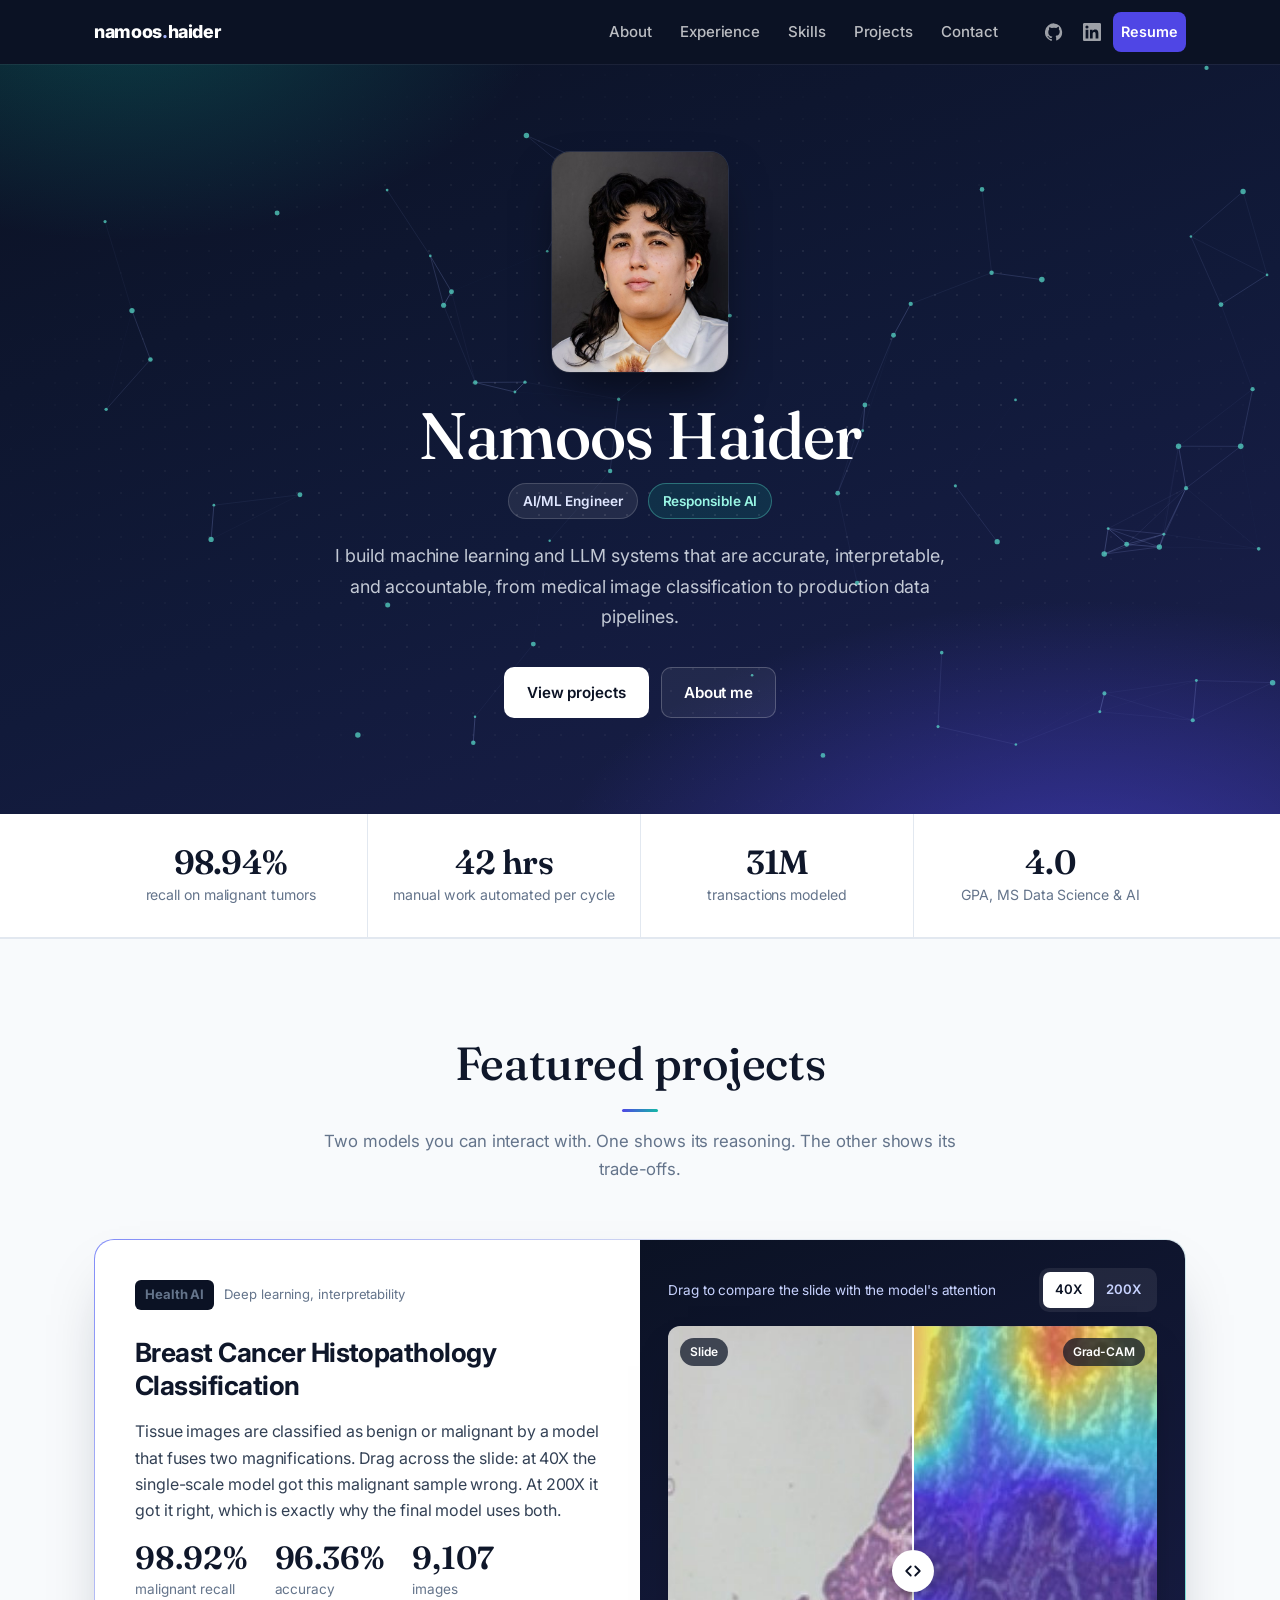
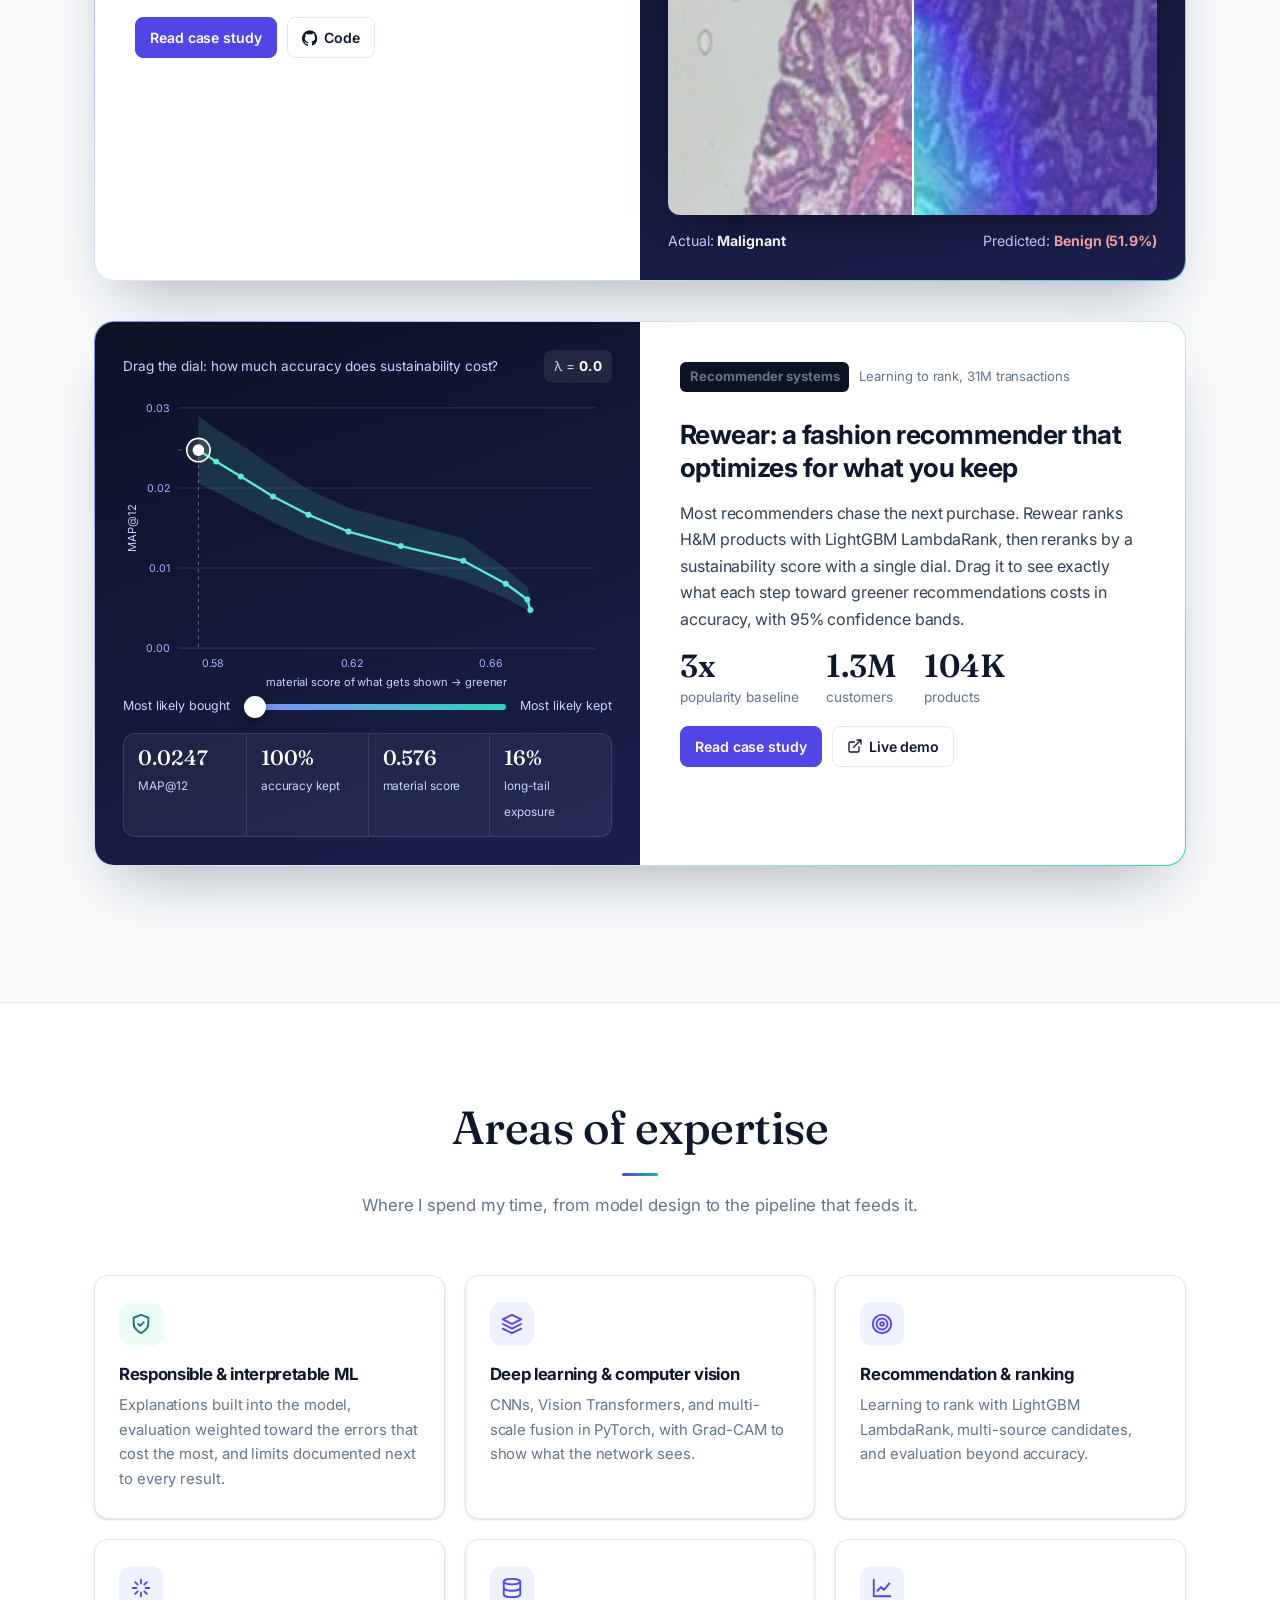
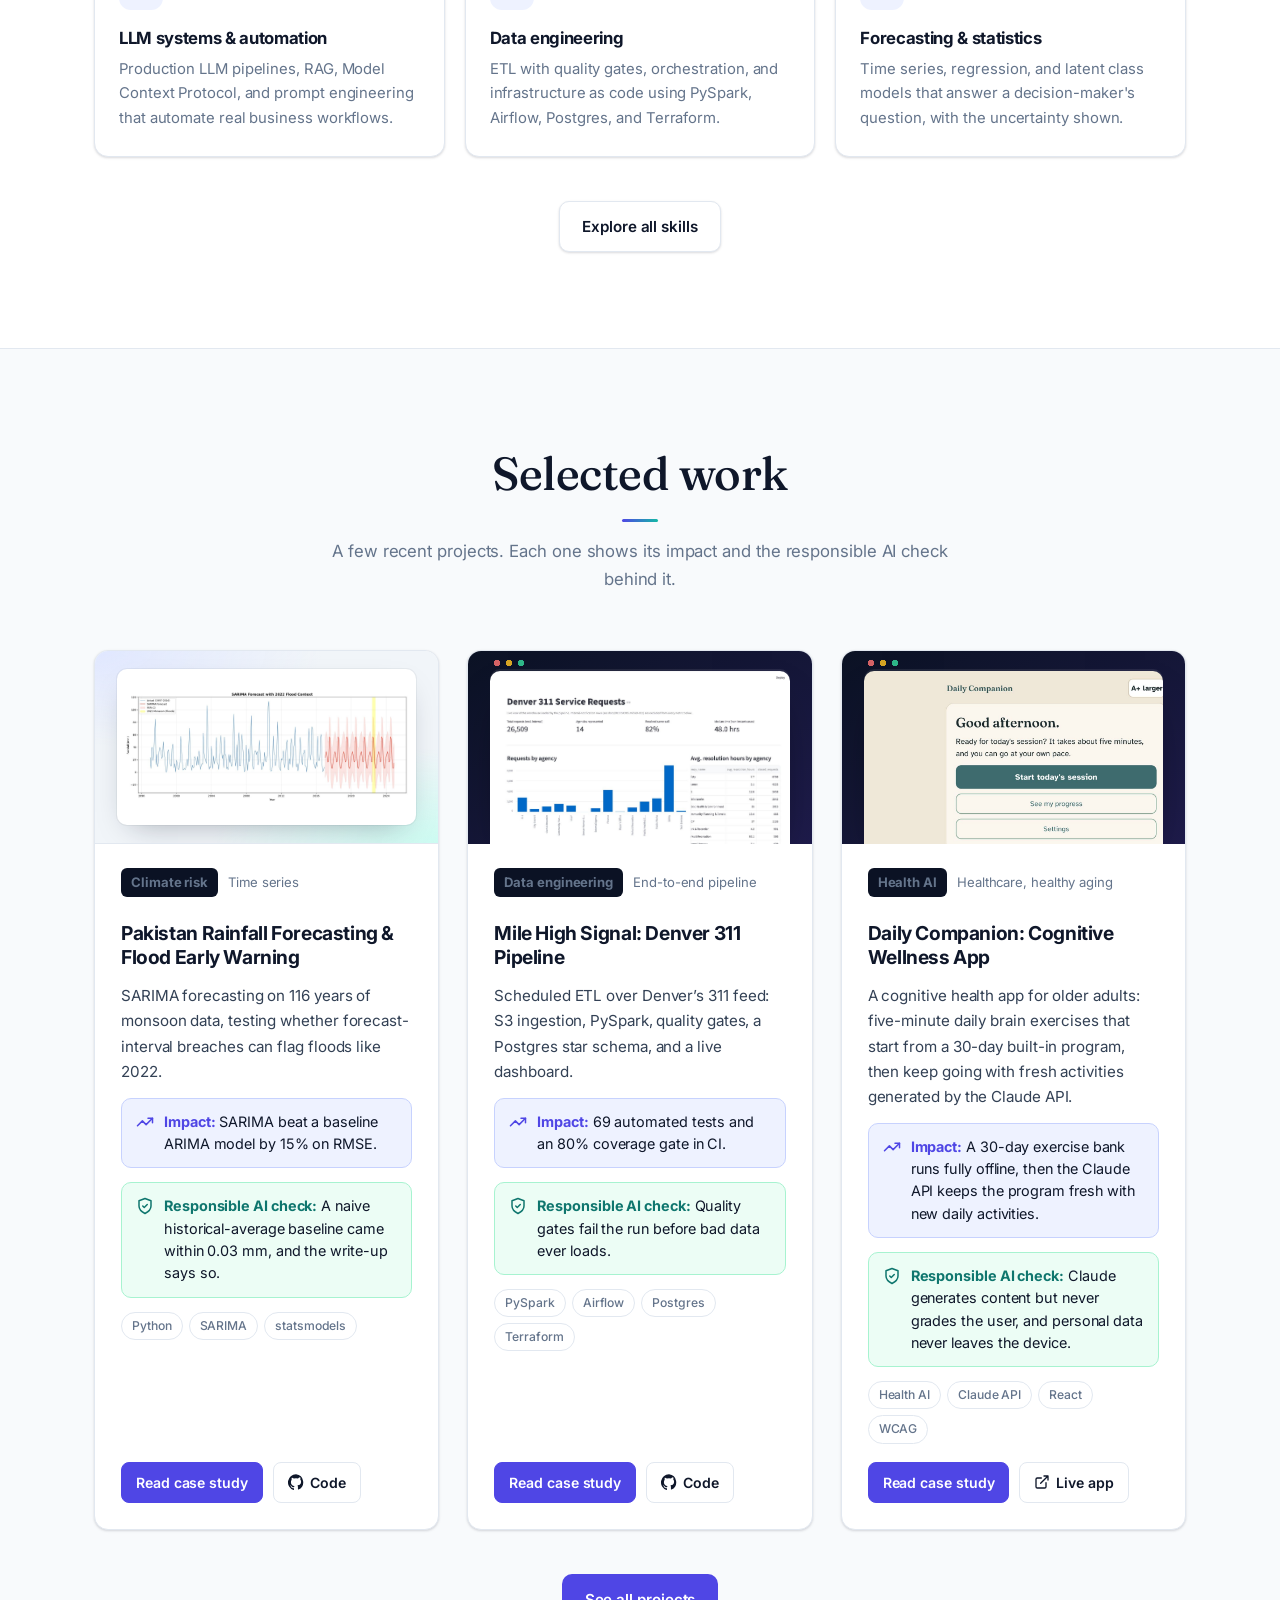
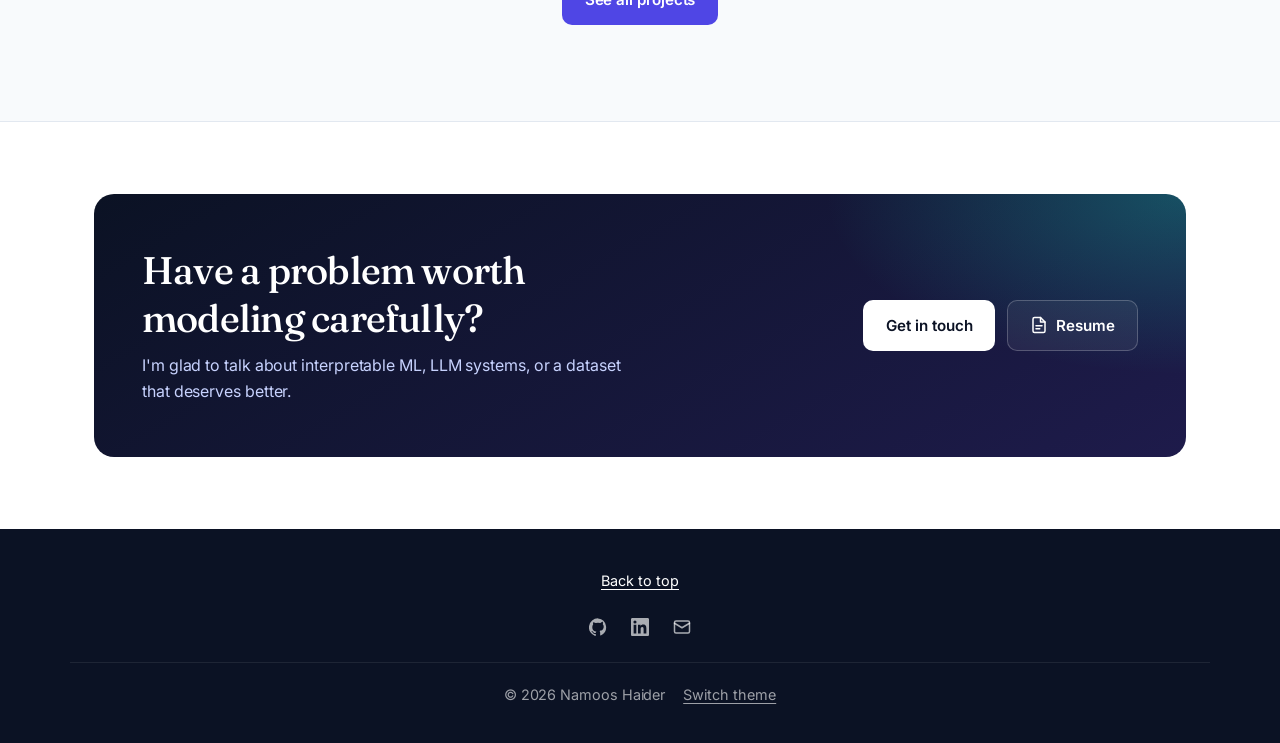
==== commit 1bbd950a: "gate resume behind request form" ====
--- a/index.html
+++ b/index.html
@@ -44,7 +44,7 @@
 <a class="brand" href="index.html">namoos<span>.</span>haider</a>
 <button class="toggler" type="button" aria-label="Open menu" aria-expanded="false"><svg width="22" height="22" viewBox="0 0 24 24" fill="none" stroke="currentColor" stroke-width="2" stroke-linecap="round"><path d="M4 7h16M4 12h16M4 17h16"/></svg></button>
 <div class="nav-links"><a href="about.html">About</a><a href="experience.html">Experience</a><a href="skills.html">Skills</a><a href="projects.html">Projects</a><a href="contact.html">Contact</a></div>
-<div class="nav-icons"><a href="https://github.com/Namoos99" target="_blank" rel="noopener" aria-label="GitHub"><svg class="icon" style="width:18px;height:18px"><use href="#i-gh"/></svg></a><a href="https://linkedin.com/in/namoos-haider-75a949209" target="_blank" rel="noopener" aria-label="LinkedIn"><svg class="icon" style="width:18px;height:18px"><use href="#i-in"/></svg></a><a class="nav-cta" href="https://www.datascienceportfol.io/static/pdf_uploads/cvs/Namoos_Haider_AI_ML_Engineer_Resume.pdf" target="_blank" rel="noopener">Resume</a></div>
+<div class="nav-icons"><a href="https://github.com/Namoos99" target="_blank" rel="noopener" aria-label="GitHub"><svg class="icon" style="width:18px;height:18px"><use href="#i-gh"/></svg></a><a href="https://linkedin.com/in/namoos-haider-75a949209" target="_blank" rel="noopener" aria-label="LinkedIn"><svg class="icon" style="width:18px;height:18px"><use href="#i-in"/></svg></a><a class="nav-cta" href="resume.html" data-resume>Resume</a></div>
 </div></nav>
 <main>
 <header class="hero"><canvas id="net" aria-hidden="true"></canvas><div class="container hero-in">
@@ -121,7 +121,7 @@
   <div class="center-cta"><a class="btn btn-primary" href="projects.html">See all projects</a></div>
 </div></section>
 <section class="section tight"><div class="container"><div class="cta-band"><div><h2>Have a problem worth modeling carefully?</h2><p>I'm glad to talk about interpretable ML, LLM systems, or a dataset that deserves better.</p></div>
-<div class="actions"><a class="btn btn-primary" href="contact.html">Get in touch</a><a class="btn btn-ghost" href="https://www.datascienceportfol.io/static/pdf_uploads/cvs/Namoos_Haider_AI_ML_Engineer_Resume.pdf" target="_blank" rel="noopener"><svg class="icon" style="width:18px;height:18px"><use href="#i-doc"/></svg>Resume</a></div></div></div></section></main>
+<div class="actions"><a class="btn btn-primary" href="contact.html">Get in touch</a><a class="btn btn-ghost" href="resume.html" data-resume><svg class="icon" style="width:18px;height:18px"><use href="#i-doc"/></svg>Resume</a></div></div></div></section></main>
 <footer><button class="top" type="button">Back to top</button>
 <div class="icons"><a href="https://github.com/Namoos99" target="_blank" rel="noopener" aria-label="GitHub"><svg class="icon" style="width:18px;height:18px"><use href="#i-gh"/></svg></a><a href="https://linkedin.com/in/namoos-haider-75a949209" target="_blank" rel="noopener" aria-label="LinkedIn"><svg class="icon" style="width:18px;height:18px"><use href="#i-in"/></svg></a><a href="mailto:namoos99@gmail.com" target="_top" aria-label="Email"><svg class="icon" style="width:18px;height:18px"><use href="#i-mail"/></svg></a></div>
 <div class="container line"><span>&copy; <span class="yr">2026</span> Namoos Haider</span><button class="theme" type="button">Switch theme</button></div></footer>
--- a/styles.css
+++ b/styles.css
@@ -457,3 +457,15 @@
 .dot{display:inline-block; width:14px; height:14px; border-radius:50%; background:linear-gradient(135deg,#6366F1,#14B8A6); box-shadow:0 0 0 4px rgba(99,102,241,.12)}
 .nodot{display:inline-block; width:6px; height:6px; border-radius:50%; background:var(--border)}
 .skills .btn{justify-self:start}
+/* resume privacy gate */
+.gate{position:fixed; inset:0; z-index:100; display:grid; place-items:center; padding:20px; background:rgba(11,18,36,.62); backdrop-filter:blur(4px); -webkit-backdrop-filter:blur(4px); opacity:0; transition:opacity .2s ease}
+.gate.open{opacity:1}
+.gate[hidden]{display:none}
+.gate-card{width:100%; max-width:440px; background:var(--card); color:var(--body); border:1px solid var(--border); border-radius:18px; padding:30px 28px 26px; box-shadow:0 30px 60px -20px rgba(0,0,0,.5); transform:translateY(8px); transition:transform .2s ease}
+.gate.open .gate-card{transform:none}
+.gate-lock{width:48px; height:48px; border-radius:14px; display:grid; place-items:center; background:var(--brand-tint); color:var(--brand); margin-bottom:16px}
+.gate-card h2{font-family:var(--display); font-weight:500; font-size:1.6rem; margin:0 0 10px}
+.gate-card p{font-size:.97rem; margin:0 0 22px}
+.gate-actions{display:flex; flex-wrap:wrap; gap:10px}
+.gate-close{position:absolute; margin:-14px 0 0 0; right:auto}
+@media (prefers-reduced-motion:reduce){.gate,.gate-card{transition:none}}
